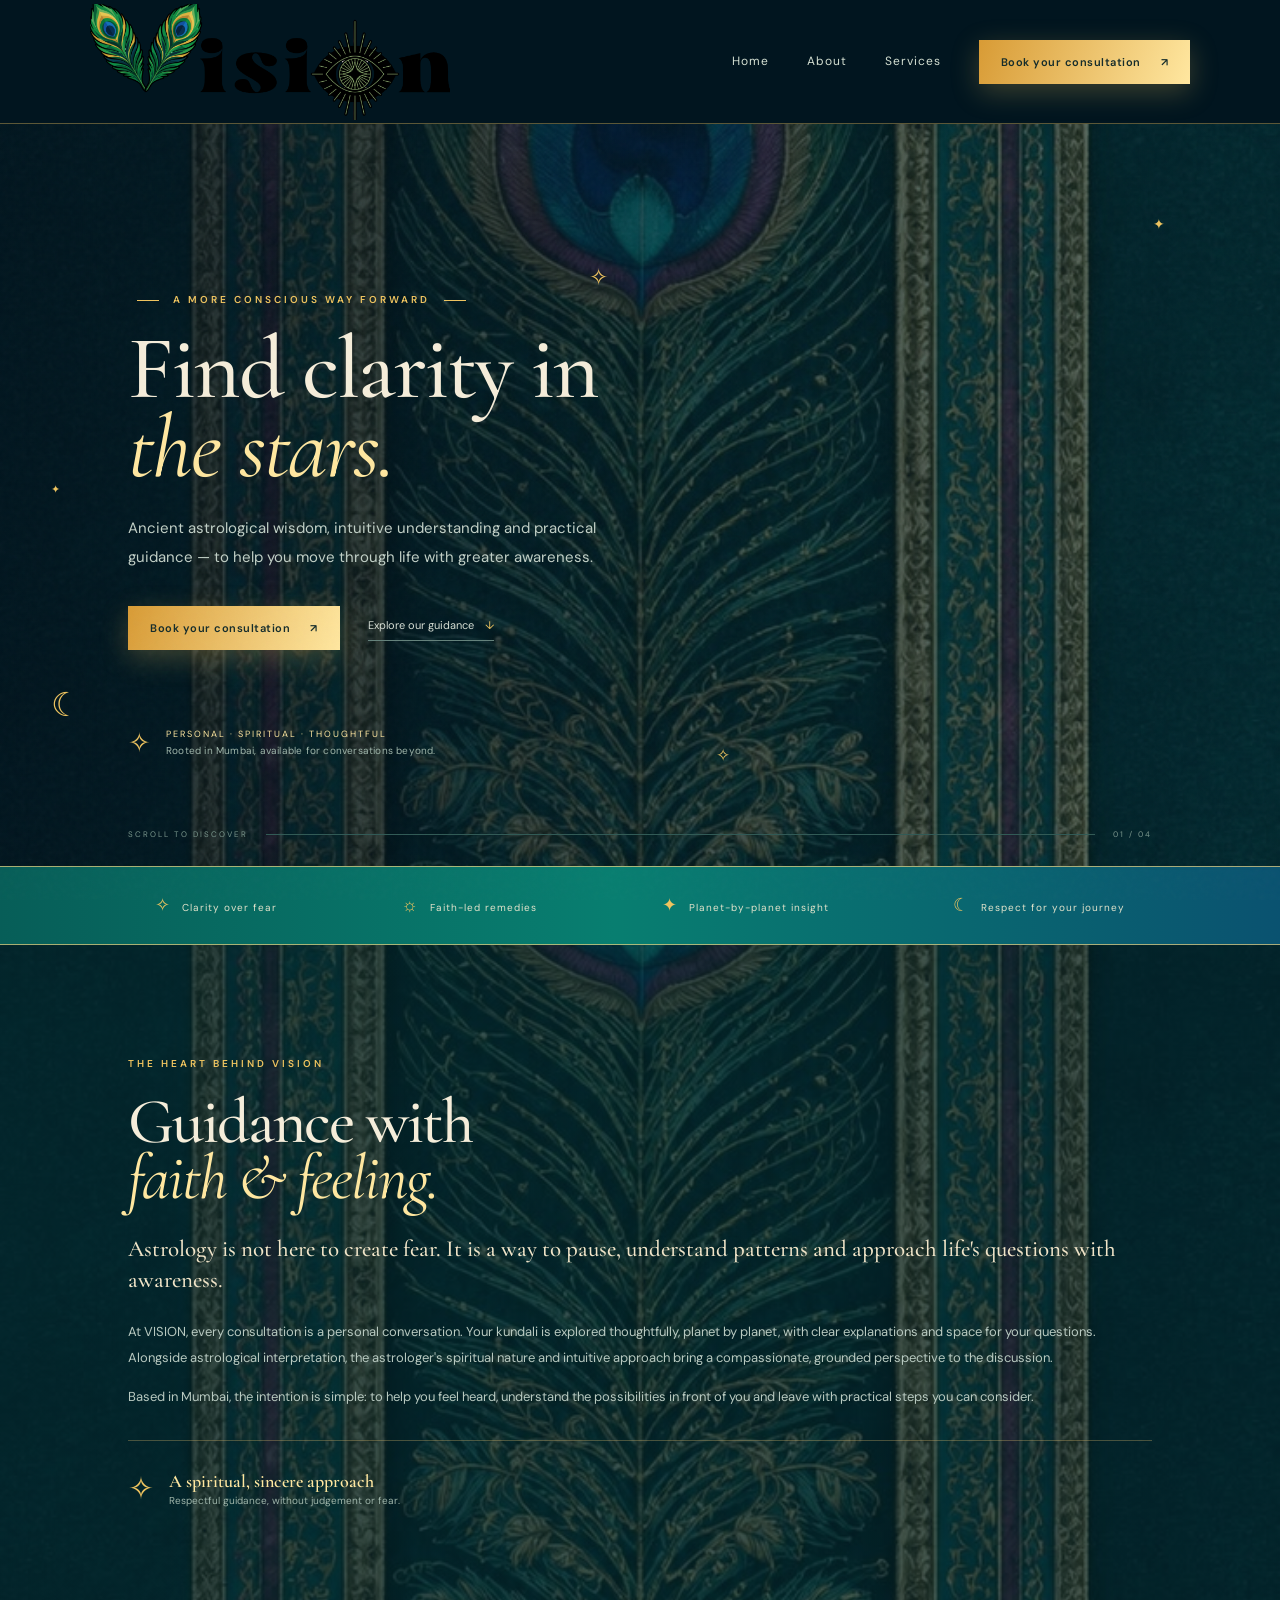
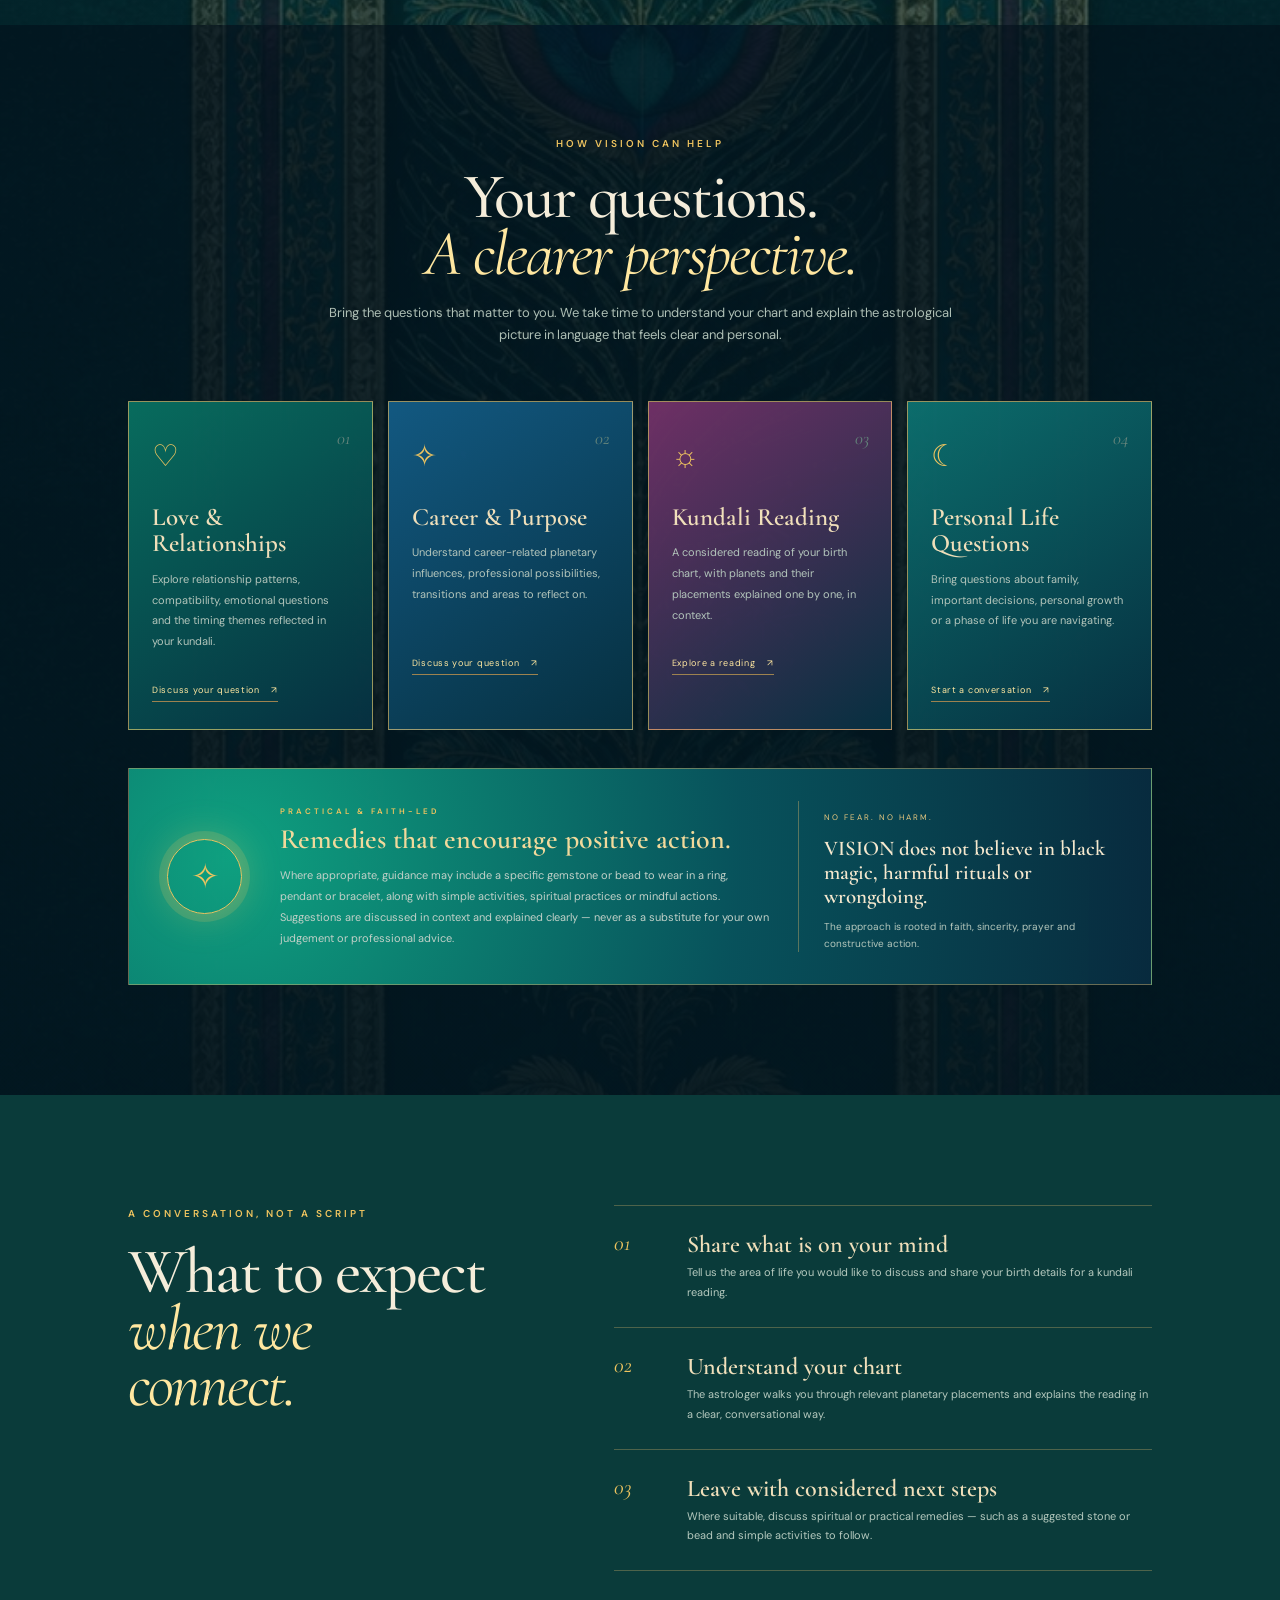
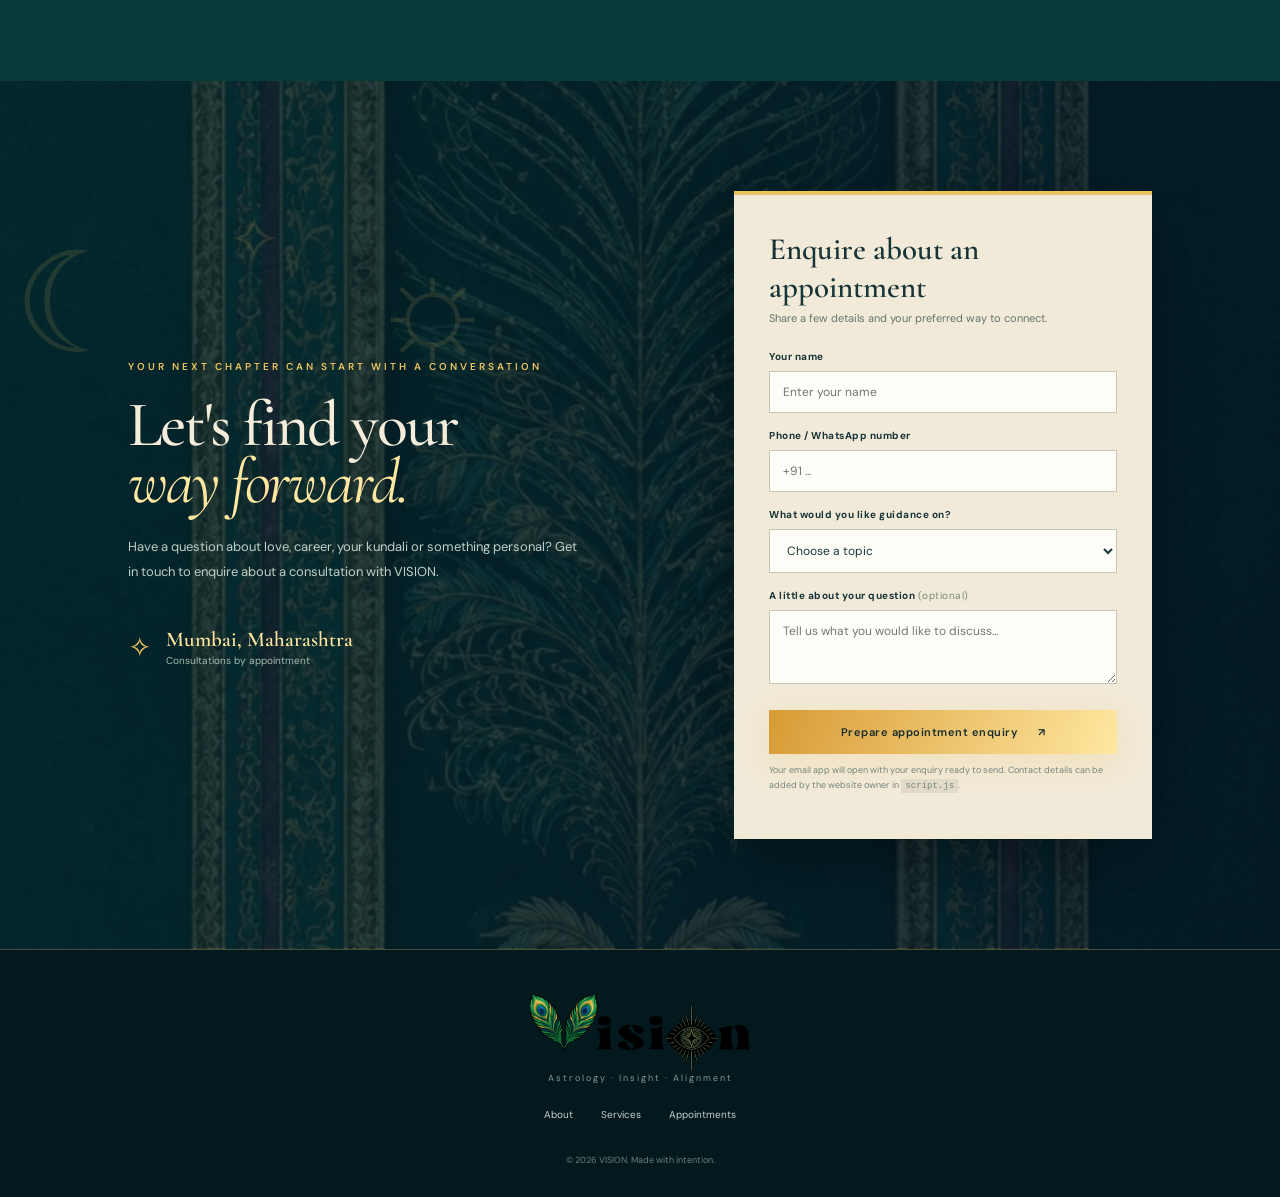
==== index.html @ 3b4b5a2a "Refresh header and footer logo asset reference" ====
<!DOCTYPE html>
<html lang="en">
<head>
  <meta charset="UTF-8">
  <meta name="viewport" content="width=device-width, initial-scale=1.0">
  <meta name="theme-color" content="#062f32">
  <meta name="description" content="VISION — thoughtful Vedic astrology guidance in Mumbai. Kundali readings, planetary insights and practical, faith-led remedies.">
  <title>VISION | Astrology, Insight & Inner Alignment</title>
  <link rel="preconnect" href="https://fonts.googleapis.com">
  <link rel="preconnect" href="https://fonts.gstatic.com" crossorigin>
  <link href="https://fonts.googleapis.com/css2?family=Cormorant+Garamond:wght@400;500;600;700&family=DM+Sans:wght@400;500;600;700&display=swap" rel="stylesheet">
  <link rel="preload" as="image" href="./peacock-art.jpg"><link rel="stylesheet" href="./styles.css?v=vision-assets-3">
</head>
<body>
  <div class="cosmic-grain"></div>
  <header class="site-header">
    <a class="brand" href="#home" aria-label="VISION home">
      <img src="./vision-logo.png?v=white-wordmark-1" alt="VISION brand logo" width="360" height="135" fetchpriority="high">
    </a>
    <button class="menu-toggle" aria-label="Toggle navigation" aria-expanded="false"><span></span><span></span></button>
    <nav class="main-nav" aria-label="Main navigation">
      <a href="#home">Home</a><a href="#about">About</a><a href="#services">Services</a><a href="#contact" class="button button-gold nav-cta">Book your consultation <span>↗</span></a>
    </nav>
  </header>

  <main>
    <section class="hero section" id="home">
      <div class="hero-stars" aria-hidden="true"><i>✧</i><i>✦</i><i>☾</i><i>✧</i><i>✦</i></div>
      <div class="hero-copy">
        <p class="eyebrow"><span></span> A MORE CONSCIOUS WAY FORWARD <span></span></p>
        <h1>Find clarity in<br><em>the stars.</em></h1>
        <p class="hero-lede">Ancient astrological wisdom, intuitive understanding and practical guidance — to help you move through life with greater awareness.</p>
        <div class="hero-actions"><a class="button button-gold" href="#contact">Book your consultation <span>↗</span></a><a class="text-link" href="#services">Explore our guidance <span>↓</span></a></div>
        <div class="hero-note"><span class="note-icon">✧</span><span>PERSONAL · SPIRITUAL · THOUGHTFUL<br><small>Rooted in Mumbai, available for conversations beyond.</small></span></div>
      </div>
      <div class="hero-bottom"><span>SCROLL TO DISCOVER</span><span class="line"></span><span>01 / 04</span></div>
    </section>

    <section class="belief-strip">
      <div>✧ <span>Clarity over fear</span></div><div>☼ <span>Faith-led remedies</span></div><div>✦ <span>Planet-by-planet insight</span></div><div>☾ <span>Respect for your journey</span></div>
    </section>

    <section class="about section" id="about">
      <div class="about-copy">
        <p class="eyebrow">THE HEART BEHIND VISION</p>
        <h2>Guidance with<br><em>faith & feeling.</em></h2>
        <p class="lead">Astrology is not here to create fear. It is a way to pause, understand patterns and approach life's questions with awareness.</p>
        <p>At VISION, every consultation is a personal conversation. Your kundali is explored thoughtfully, planet by planet, with clear explanations and space for your questions. Alongside astrological interpretation, the astrologer's spiritual nature and intuitive approach bring a compassionate, grounded perspective to the discussion.</p>
        <p>Based in Mumbai, the intention is simple: to help you feel heard, understand the possibilities in front of you and leave with practical steps you can consider.</p>
        <div class="signature"><span>✧</span><div><b>A spiritual, sincere approach</b><small>Respectful guidance, without judgement or fear.</small></div></div>
      </div>
    </section>

    <section class="services section" id="services">
      <div class="section-heading">
        <p class="eyebrow">HOW VISION CAN HELP</p>
        <h2>Your questions.<br><em>A clearer perspective.</em></h2>
        <p>Bring the questions that matter to you. We take time to understand your chart and explain the astrological picture in language that feels clear and personal.</p>
      </div>
      <div class="service-grid">
        <article class="service-card"><span class="service-symbol">♡</span><span class="service-number">01</span><h3>Love & Relationships</h3><p>Explore relationship patterns, compatibility, emotional questions and the timing themes reflected in your kundali.</p><a href="#contact">Discuss your question <span>↗</span></a></article>
        <article class="service-card"><span class="service-symbol">✧</span><span class="service-number">02</span><h3>Career & Purpose</h3><p>Understand career-related planetary influences, professional possibilities, transitions and areas to reflect on.</p><a href="#contact">Discuss your question <span>↗</span></a></article>
        <article class="service-card"><span class="service-symbol">☼</span><span class="service-number">03</span><h3>Kundali Reading</h3><p>A considered reading of your birth chart, with planets and their placements explained one by one, in context.</p><a href="#contact">Explore a reading <span>↗</span></a></article>
        <article class="service-card"><span class="service-symbol">☾</span><span class="service-number">04</span><h3>Personal Life Questions</h3><p>Bring questions about family, important decisions, personal growth or a phase of life you are navigating.</p><a href="#contact">Start a conversation <span>↗</span></a></article>
      </div>
      <div class="remedy-panel">
        <div class="remedy-orb">✧</div>
        <div><p class="eyebrow">PRACTICAL & FAITH-LED</p><h3>Remedies that encourage positive action.</h3><p>Where appropriate, guidance may include a specific gemstone or bead to wear in a ring, pendant or bracelet, along with simple activities, spiritual practices or mindful actions. Suggestions are discussed in context and explained clearly — never as a substitute for your own judgement or professional advice.</p></div>
        <div class="remedy-side"><span>NO FEAR. NO HARM.</span><b>VISION does not believe in black magic, harmful rituals or wrongdoing.</b><small>The approach is rooted in faith, sincerity, prayer and constructive action.</small></div>
      </div>
    </section>

    <section class="process section">
      <div class="process-heading"><p class="eyebrow">A CONVERSATION, NOT A SCRIPT</p><h2>What to expect<br><em>when we connect.</em></h2></div>
      <div class="steps">
        <div class="step"><span>01</span><div><h3>Share what is on your mind</h3><p>Tell us the area of life you would like to discuss and share your birth details for a kundali reading.</p></div></div>
        <div class="step"><span>02</span><div><h3>Understand your chart</h3><p>The astrologer walks you through relevant planetary placements and explains the reading in a clear, conversational way.</p></div></div>
        <div class="step"><span>03</span><div><h3>Leave with considered next steps</h3><p>Where suitable, discuss spiritual or practical remedies — such as a suggested stone or bead and simple activities to follow.</p></div></div>
      </div>
    </section>

    <section class="contact section" id="contact">
      <div class="contact-decoration">☾ <span>✧</span> ☼</div>
      <div class="contact-copy"><p class="eyebrow">YOUR NEXT CHAPTER CAN START WITH A CONVERSATION</p><h2>Let's find your<br><em>way forward.</em></h2><p>Have a question about love, career, your kundali or something personal? Get in touch to enquire about a consultation with VISION.</p><div class="contact-meta"><span>✧</span><div><b>Mumbai, Maharashtra</b><small>Consultations by appointment</small></div></div></div>
      <form class="booking-form" id="booking-form">
        <h3>Enquire about an appointment</h3><p class="form-intro">Share a few details and your preferred way to connect.</p>
        <label for="name">Your name</label><input id="name" name="name" autocomplete="name" placeholder="Enter your name" required>
        <label for="phone">Phone / WhatsApp number</label><input id="phone" name="phone" autocomplete="tel" placeholder="+91 ..." required>
        <label for="topic">What would you like guidance on?</label><select id="topic" name="topic" required><option value="">Choose a topic</option><option>Love & relationships</option><option>Career & purpose</option><option>Kundali reading</option><option>Family & personal matters</option><option>Other question</option></select>
        <label for="message">A little about your question <span>(optional)</span></label><textarea id="message" name="message" rows="3" placeholder="Tell us what you would like to discuss..."></textarea>
        <button class="button button-gold submit-button" type="submit">Prepare appointment enquiry <span>↗</span></button>
        <p class="form-footnote">Your email app will open with your enquiry ready to send. Contact details can be added by the website owner in <code>script.js</code>.</p>
        <p class="form-status" id="form-status" role="status" aria-live="polite"></p>
      </form>
    </section>
  </main>

  <footer class="site-footer"><a class="footer-brand" href="#home" aria-label="VISION home"><img src="./vision-logo.png?v=white-wordmark-1" alt="VISION brand logo" loading="eager"></a><p>Astrology · Insight · Alignment</p><div><a href="#about">About</a><a href="#services">Services</a><a href="#contact">Appointments</a></div><small>© <span id="year"></span> VISION. Made with intention.</small></footer>
  <script src="./script.js?v=vision-assets-3"></script>
</body>
</html>
---- styles.css ----
:root{--night:#031923;--deep:#063b40;--teal:#08b9ad;--jade:#25d18c;--blue:#2587e8;--gold:#efc45f;--gold-light:#ffe7a0;--magenta:#dc55b1;--cream:#f5edda;--muted:#b8c8bd;--serif:"Cormorant Garamond",Georgia,serif;--sans:"DM Sans",Arial,sans-serif}
*{box-sizing:border-box}html{scroll-behavior:smooth;scroll-padding-top:90px}body{margin:0;background:var(--night);color:var(--cream);font-family:var(--sans);line-height:1.7;overflow-x:hidden}a{color:inherit;text-decoration:none}.cosmic-grain{position:fixed;inset:0;pointer-events:none;z-index:10;opacity:.08;background-image:url("data:image/svg+xml,%3Csvg viewBox='0 0 180 180' xmlns='http://www.w3.org/2000/svg'%3E%3Cfilter id='n'%3E%3CfeTurbulence type='fractalNoise' baseFrequency='.9' numOctaves='3' stitchTiles='stitch'/%3E%3C/filter%3E%3Crect width='100%25' height='100%25' filter='url(%23n)' opacity='.3'/%3E%3C/svg%3E")}
.site-header{height:92px;padding:0 7vw;display:flex;align-items:center;justify-content:space-between;position:sticky;top:0;z-index:20;background:rgba(4,31,37,.9);backdrop-filter:blur(18px);border-bottom:1px solid rgba(214,179,106,.2)}.brand{display:flex;align-items:center;gap:12px}.brand img{width:75px;height:58px;object-fit:contain}.brand>span{font:600 27px var(--serif);letter-spacing:5px;color:var(--gold-light);line-height:1}.brand small{display:block;font:8px var(--sans);letter-spacing:1.6px;color:#b5c7b5;margin-top:7px}.main-nav{display:flex;align-items:center;gap:38px;font-size:12px;letter-spacing:1px;color:#d4dfd2}.main-nav a{transition:color .2s}.main-nav a:hover{color:var(--gold-light)}.main-nav .nav-cta{border:1px solid var(--gold);padding:11px 17px;color:var(--gold-light)}.nav-cta span{margin-left:12px}.menu-toggle{display:none;background:none;border:0;color:var(--gold)}
.section{padding:110px 10vw;position:relative}.hero{min-height:690px;display:grid;grid-template-columns:1.05fr .95fr;align-items:center;gap:6vw;padding-top:90px;padding-bottom:100px;background:radial-gradient(ellipse at 75% 48%,rgba(8,124,120,.22),transparent 45%),linear-gradient(110deg,#041f25,#062d32 65%,#05272c)}.hero-copy{max-width:610px;z-index:1}.eyebrow{font-size:10px;letter-spacing:3px;color:var(--gold);font-weight:600;margin:0 0 22px}.eyebrow span{display:inline-block;width:22px;height:1px;background:var(--gold);vertical-align:middle;margin:0 9px}.hero h1,.section h2{font:500 clamp(58px,7vw,100px)/.88 var(--serif);letter-spacing:-2px;margin:0 0 27px}.hero h1 em,.section h2 em{font-weight:400;color:var(--gold-light)}.hero-lede{font-size:15px;color:#c2d0c7;max-width:480px;line-height:1.9}.hero-actions{display:flex;align-items:center;gap:28px;margin-top:35px}.button{display:inline-flex;justify-content:center;align-items:center;gap:20px;padding:15px 22px;border:0;font:600 11px var(--sans);letter-spacing:.5px;cursor:pointer;transition:transform .2s,filter .2s}.button:hover{transform:translateY(-3px);filter:brightness(1.08)}.button-gold{background:linear-gradient(110deg,#c59a4c,#efd89a);color:#152c2b;box-shadow:0 8px 25px #0003}.text-link{font-size:11px;color:#d7dfd5;border-bottom:1px solid #64827b;padding:0 0 5px}.text-link span{color:var(--gold);margin-left:8px}.hero-note{display:flex;align-items:center;gap:13px;margin-top:70px;font-size:9px;letter-spacing:2px;color:var(--gold-light)}.hero-note small{font-size:10px;letter-spacing:.2px;color:#9fb5aa}.note-icon{font-size:27px;color:var(--gold)}.hero-art{height:535px;position:relative;display:flex;align-items:center;justify-content:center}.art-frame{height:100%;width:min(100%,390px);padding:12px;border:1px solid rgba(214,179,106,.75);position:relative;background:#06383a;box-shadow:0 20px 70px #0008}.art-inner{height:100%;background:linear-gradient(#062f32a8,#062f32a8),url("./peacock-art.jpg") center 42%/cover;border:1px solid rgba(214,179,106,.35)}.art-caption{position:absolute;bottom:28px;left:30px;right:30px;background:linear-gradient(90deg,#05272deF,#05272d99);padding:17px 20px;border-left:2px solid var(--gold)}.art-caption span{font-size:8px;letter-spacing:2px;color:var(--gold)}.art-caption b{display:block;font:500 22px/1.1 var(--serif);margin-top:5px}.orbit{position:absolute;border:1px solid rgba(214,179,106,.28);border-radius:50%;width:480px;height:480px;pointer-events:none}.orbit-two{width:535px;height:535px;border-style:dashed;opacity:.4}.moon{position:absolute;right:2%;top:6%;font-size:52px;color:var(--gold);text-shadow:0 0 25px #d6b36a66}.hero-stars i{position:absolute;color:var(--gold);font-style:normal}.hero-stars i:nth-child(1){top:18%;left:46%;font-size:23px}.hero-stars i:nth-child(2){top:12%;right:9%;font-size:14px}.hero-stars i:nth-child(3){bottom:18%;left:4%;font-size:33px}.hero-stars i:nth-child(4){bottom:13%;right:43%;font-size:17px}.hero-stars i:nth-child(5){top:48%;left:4%;font-size:11px}.hero-bottom{position:absolute;bottom:25px;left:10vw;right:10vw;display:flex;gap:18px;align-items:center;color:#78958b;font-size:8px;letter-spacing:2px}.hero-bottom .line{height:1px;background:#315a55;flex:1}
.belief-strip{padding:23px 8vw;background:#0a4442;border-top:1px solid #b48e4a55;border-bottom:1px solid #b48e4a55;display:flex;justify-content:space-around;gap:20px;flex-wrap:wrap;color:var(--gold);font-size:18px}.belief-strip span{font:10px var(--sans);letter-spacing:1px;color:#e2e3cb;margin-left:7px}
.about{display:grid;grid-template-columns:.9fr 1.1fr;gap:10vw;align-items:center;background:linear-gradient(120deg,#05272c,#06383a)}.about-visual{height:560px;position:relative}.about-image{height:100%;background:linear-gradient(0deg,#05272c44,#05272c22),url("./peacock-art.jpg") center/cover;border:1px solid var(--gold);outline:1px solid #b48e4a66;outline-offset:9px}.image-stamp{position:absolute;right:-45px;bottom:35px;background:#a94383;border:1px solid var(--gold);width:135px;height:135px;border-radius:50%;display:flex;flex-direction:column;align-items:center;justify-content:center;text-align:center;box-shadow:0 10px 30px #0008}.image-stamp span{font-size:23px;color:#f6d99a}.image-stamp b{font:600 24px var(--serif)}.image-stamp small{font-size:9px}.about-copy h2,.section-heading h2,.process h2,.contact h2{font-size:clamp(48px,5vw,72px)}.about-copy p:not(.eyebrow){font-size:13px;color:#b8c9c0;line-height:2}.about-copy .lead{font:500 23px/1.35 var(--serif)!important;color:#f0e4c8!important}.signature{display:flex;align-items:center;gap:15px;border-top:1px solid #d6b36a55;padding-top:22px;margin-top:30px}.signature>span{font-size:31px;color:var(--gold)}.signature b,.signature small{display:block}.signature b{font:600 18px var(--serif);color:var(--gold-light)}.signature small{font-size:10px;color:#9fb5aa}
.services{background:#041f25}.section-heading{text-align:center;max-width:650px;margin:0 auto 55px}.section-heading .eyebrow{margin-bottom:17px}.section-heading h2{margin-bottom:20px}.section-heading>p:last-child{font-size:13px;color:#aebfb5}.service-grid{display:grid;grid-template-columns:repeat(4,1fr);gap:15px}.service-card{position:relative;min-height:300px;padding:28px 23px;background:linear-gradient(145deg,#0a3c3c,#062a30);border:1px solid #c39d5a55;transition:transform .25s,border-color .25s}.service-card:hover{transform:translateY(-7px);border-color:var(--gold)}.service-symbol{font-size:30px;color:var(--gold)}.service-number{position:absolute;right:22px;top:25px;font:italic 18px var(--serif);color:#64847b}.service-card h3{font:600 25px/1.05 var(--serif);margin:23px 0 12px;color:#f0dfba}.service-card p{font-size:11px;color:#b3c5bb;line-height:1.9;min-height:94px}.service-card a{font-size:9px;letter-spacing:.7px;color:var(--gold-light);border-bottom:1px solid #9d824f;padding-bottom:5px}.service-card a span{margin-left:9px}.remedy-panel{margin-top:38px;padding:32px 38px;display:grid;grid-template-columns:85px 1.4fr .9fr;gap:28px;align-items:center;border:1px solid #d6b36a77;background:radial-gradient(circle at 10% 40%,#0d635a,#07353a 55%,#092b32)}.remedy-orb{width:75px;height:75px;border-radius:50%;display:grid;place-items:center;font-size:34px;color:var(--gold);border:1px solid var(--gold);box-shadow:0 0 0 8px #d6b36a12,0 0 40px #d6b36a22}.remedy-panel .eyebrow{margin-bottom:7px;font-size:8px}.remedy-panel h3{font:600 28px/1.05 var(--serif);margin:0 0 10px;color:#f1d99b}.remedy-panel p:not(.eyebrow){font-size:11px;line-height:1.9;color:#c2d1c8;margin:0}.remedy-side{padding-left:25px;border-left:1px solid #d6b36a66}.remedy-side span{font-size:8px;letter-spacing:2px;color:#e7c87f}.remedy-side b,.remedy-side small{display:block}.remedy-side b{font:600 21px/1.15 var(--serif);margin:9px 0;color:#f5e8ce}.remedy-side small{font-size:10px;color:#b4c7bc;line-height:1.7}
.process{display:grid;grid-template-columns:.8fr 1.2fr;gap:10vw;background:#0a3b3a}.process h2{margin:0}.steps{border-top:1px solid #d6b36a55}.step{display:grid;grid-template-columns:55px 1fr;gap:18px;padding:24px 0;border-bottom:1px solid #d6b36a55}.step>span{font:italic 22px var(--serif);color:var(--gold)}.step h3{font:600 24px var(--serif);margin:0 0 4px;color:#f0dfba}.step p{font-size:11px;color:#b5c9be;margin:0;line-height:1.8}
.contact{display:grid;grid-template-columns:1fr .85fr;gap:9vw;align-items:center;background:radial-gradient(ellipse at 15% 55%,#0c5b51 0,transparent 55%),#05272c;overflow:hidden}.contact-copy{position:relative;z-index:1}.contact-copy h2{margin-bottom:25px}.contact-copy>p:not(.eyebrow){max-width:460px;font-size:13px;color:#bfd0c5;line-height:1.9}.contact-decoration{position:absolute;left:1%;top:12%;font-size:140px;color:#d6b36a18;letter-spacing:30px;white-space:nowrap}.contact-decoration span{font-size:65px;vertical-align:top}.contact-meta{display:flex;gap:15px;align-items:center;margin-top:40px}.contact-meta>span{font-size:28px;color:var(--gold)}.contact-meta b,.contact-meta small{display:block}.contact-meta b{font:600 21px var(--serif);color:var(--gold-light)}.contact-meta small{font-size:10px;color:#a8bcb1}.booking-form{position:relative;z-index:1;padding:35px;background:#f2ead8;color:#173438;box-shadow:0 20px 60px #0005;border-top:4px solid var(--gold)}.booking-form h3{font:600 31px var(--serif);margin:0}.form-intro{font-size:11px;color:#62756d;margin:3px 0 20px}.booking-form label{display:block;font-size:10px;font-weight:700;letter-spacing:.5px;margin:14px 0 6px}.booking-form label span{font-weight:400;color:#77877d}.booking-form input,.booking-form select,.booking-form textarea{width:100%;border:1px solid #c9c5b5;background:#fffdf7;padding:12px 13px;font:12px var(--sans);color:#18383a;border-radius:0;outline:none}.booking-form input:focus,.booking-form select:focus,.booking-form textarea:focus{border-color:#0b8178;box-shadow:0 0 0 2px #0b817822}.booking-form textarea{resize:vertical}.submit-button{width:100%;margin-top:18px}.form-footnote{font-size:9px;line-height:1.6;color:#75847b}.form-footnote code{background:#e1dac8;padding:2px 4px}.form-status{font-size:11px;color:#12665b}
.site-footer{padding:45px 8vw 30px;text-align:center;background:#03191e;border-top:1px solid #d6b36a55}.footer-brand{font:600 31px var(--serif);letter-spacing:5px;color:var(--gold-light)}.footer-brand span{color:var(--jade)}.site-footer p{font-size:9px;letter-spacing:2px;color:#829b8e;margin:0 0 20px}.site-footer div{display:flex;justify-content:center;gap:28px;font-size:10px;color:#c5d1c6}.site-footer small{display:block;margin-top:30px;font-size:9px;color:#688177}
@media(max-width:1000px){.section{padding:85px 7vw}.hero{padding-left:7vw;padding-right:7vw;gap:3vw}.hero-art{height:460px}.service-grid{grid-template-columns:repeat(2,1fr)}.about{gap:7vw}.about-visual{height:480px}.remedy-panel{grid-template-columns:65px 1fr}.remedy-side{grid-column:2;border-left:0;border-top:1px solid #d6b36a66;padding:18px 0 0}.hero-bottom{left:7vw;right:7vw}}
@media(max-width:700px){.site-header{height:75px;padding:0 5vw}.brand img{width:58px;height:48px}.brand>span{font-size:22px}.menu-toggle{display:flex;flex-direction:column;gap:6px;padding:10px}.menu-toggle span{width:25px;height:1px;background:var(--gold)}.main-nav{display:none;position:absolute;top:74px;left:0;right:0;padding:22px 6vw 28px;background:#041f25;flex-direction:column;align-items:stretch;gap:18px;border-bottom:1px solid #d6b36a66}.main-nav.open{display:flex}.main-nav .nav-cta{text-align:center}.section{padding:75px 7vw}.hero{display:flex;flex-direction:column;align-items:stretch;padding-top:75px;gap:55px}.hero h1{font-size:66px}.hero-art{height:440px;width:100%}.art-frame{width:75%}.orbit{width:390px;height:390px}.orbit-two{width:430px;height:430px}.hero-note{margin-top:45px}.hero-bottom{left:7vw;right:7vw}.belief-strip{padding:22px 7vw;justify-content:flex-start;gap:15px 28px}.belief-strip div{width:calc(50% - 14px)}.belief-strip span{font-size:9px}.about,.process,.contact{grid-template-columns:1fr;gap:55px}.about-visual{height:440px;width:85%;margin:auto}.image-stamp{right:-40px;width:115px;height:115px}.about-copy h2,.section-heading h2,.process h2,.contact h2{font-size:57px}.service-grid{grid-template-columns:1fr}.service-card{min-height:0}.service-card p{min-height:0}.remedy-panel{grid-template-columns:1fr;padding:28px}.remedy-side{grid-column:auto}.process{gap:35px}.contact{gap:45px}.booking-form{padding:27px 22px}.contact-decoration{font-size:85px;top:4%}.hero-actions{flex-wrap:wrap;gap:18px}.site-footer div{gap:18px}}
@media(prefers-reduced-motion:reduce){html{scroll-behavior:auto}*,*::before,*::after{transition:none!important}}


/* VISION jewel-tone refresh — artwork files are beside index.html in repository root. */
.site-header{background:rgba(2,22,31,.94);border-bottom-color:rgba(239,196,95,.38)}
.brand{width:225px;height:76px;gap:0;flex:0 0 auto}.brand img{width:100%;height:100%;object-fit:contain;object-position:left center}
.hero{background-image:linear-gradient(90deg,rgba(2,20,29,.91) 0%,rgba(3,44,48,.78) 48%,rgba(3,38,48,.62) 100%),url("./peacock-art.jpg");background-size:cover;background-position:center 43%}
.hero-art .art-frame{background:#063b40;border-color:rgba(255,218,128,.95);box-shadow:0 24px 85px rgba(0,0,0,.55),0 0 45px rgba(11,191,164,.14)}
.art-inner{background-image:linear-gradient(180deg,rgba(3,31,37,.16),rgba(3,31,37,.20)),url("./peacock-art.jpg");background-size:cover;background-position:center 42%}
.about{background-image:linear-gradient(110deg,rgba(3,37,42,.88),rgba(3,37,42,.76)),url("./peacock-art.jpg");background-size:cover;background-position:center 48%}
.about-image{background-image:linear-gradient(0deg,rgba(2,28,33,.10),rgba(2,28,33,.04)),url("./peacock-art.jpg");background-size:cover;background-position:center 50%}
.services{background-image:linear-gradient(180deg,rgba(2,22,31,.91),rgba(2,22,31,.95)),url("./peacock-art.jpg");background-size:cover;background-position:center 56%}
.contact{background-image:linear-gradient(100deg,rgba(3,39,43,.82),rgba(3,25,37,.88)),url("./peacock-art.jpg");background-size:cover;background-position:center 62%}
.belief-strip{background:linear-gradient(90deg,#075e58,#087e70 48%,#0a5270);border-color:rgba(255,218,128,.65)}
.service-card{background:linear-gradient(145deg,rgba(8,111,96,.96),rgba(6,48,65,.97));border-color:rgba(255,205,105,.58)}
.service-card:nth-child(2){background:linear-gradient(145deg,rgba(19,91,133,.96),rgba(6,48,65,.97))}
.service-card:nth-child(3){background:linear-gradient(145deg,rgba(117,49,105,.94),rgba(6,48,65,.97))}
.service-card:nth-child(4){background:linear-gradient(145deg,rgba(12,112,111,.96),rgba(6,48,65,.97))}
.service-card:hover{box-shadow:0 18px 38px rgba(0,0,0,.28),0 0 24px rgba(28,205,167,.12)}
.image-stamp{background:linear-gradient(145deg,#c44498,#7d347f);box-shadow:0 10px 30px #0008,0 0 28px rgba(222,85,177,.25)}
.remedy-panel{background:radial-gradient(circle at 10% 40%,rgba(15,166,132,.96),rgba(8,83,93,.97) 55%,rgba(8,43,62,.98))}
.remedy-orb{box-shadow:0 0 0 8px rgba(239,196,95,.16),0 0 42px rgba(239,196,95,.32)}
.button-gold{background:linear-gradient(110deg,#d89b35,#ffe7a0);box-shadow:0 8px 28px rgba(239,196,95,.25)}
.contact-decoration{color:rgba(239,196,95,.13)}.footer-brand span{color:#24d39a}
.main-nav .nav-cta{border-color:#efc45f;color:#ffe7a0}
@media(max-width:700px){.brand{width:178px;height:62px}.brand img{width:100%;height:100%}.main-nav{background:rgba(2,25,35,.98)}.hero{background-position:55% center}.about,.services,.contact{background-position:center center}}

/* Explicit image elements and GitHub Pages project-site absolute paths */
.brand img{display:block;max-width:100%}
.art-inner{position:relative;overflow:hidden;background:#063b40}
.art-inner .artwork-photo{position:absolute;inset:0;width:100%;height:100%;display:block;object-fit:cover;object-position:center 42%;opacity:1}
.art-inner:after{content:"";position:absolute;inset:0;background:linear-gradient(180deg,rgba(3,31,37,.10),rgba(3,31,37,.18));pointer-events:none}
.about-image{position:relative;overflow:hidden;background:#063b40}
.about-image .artwork-photo{position:absolute;inset:0;width:100%;height:100%;display:block;object-fit:cover;object-position:center 48%;opacity:1}


/* Asset rendering hardening: root-relative-to-page URLs work on GitHub project Pages. */
.brand { display:flex; align-items:center; width:225px; height:76px; flex:0 0 auto; }
.brand img { display:block; width:100%; height:100%; object-fit:contain; object-position:left center; }
.art-inner { position:relative; display:block; width:100%; height:100%; min-height:420px; overflow:hidden; background:#063b40 url("./peacock-art.jpg") center 42% / cover no-repeat; }
.art-inner .artwork-photo { position:absolute; z-index:1; inset:0; display:block; width:100%; height:100%; min-height:100%; object-fit:cover; object-position:center 42%; opacity:1; }
.art-inner:after { z-index:2; }
.about-image { position:relative; display:block; width:100%; height:100%; min-height:440px; overflow:hidden; background:#063b40 url("./peacock-art.jpg") center / cover no-repeat; }
.about-image .artwork-photo { position:absolute; z-index:1; inset:0; display:block; width:100%; height:100%; min-height:100%; object-fit:cover; object-position:center 48%; opacity:1; }
@media(max-width:700px) {
  .brand { width:178px; height:62px; }
  .art-inner { min-height:410px; }
  .about-image { min-height:400px; }
}

/* Final explicit visibility overrides for the uploaded image assets */
.site-header .brand { width:225px!important;height:76px!important;overflow:visible!important; }
.site-header .brand img { display:block!important;width:225px!important;height:76px!important;max-width:100%!important;opacity:1!important;visibility:visible!important; }
.hero-art .art-frame,.hero-art .art-inner,.about-visual,.about-image { overflow:hidden!important; }
.hero-art .art-inner,.about-image { position:relative!important; }
.hero-art .art-inner .artwork-photo,.about-image .artwork-photo { display:block!important;opacity:1!important;visibility:visible!important; }
@media(max-width:700px){.site-header .brand,.site-header .brand img{width:178px!important;height:62px!important}}


/* Layout refinement: larger brand mark and peacock artwork used only as section backgrounds. */
.site-header{height:108px}
.site-header .brand{width:280px!important;height:95px!important}
.site-header .brand img{width:280px!important;height:95px!important;max-width:none!important;object-fit:contain!important;object-position:left center!important}
.hero{grid-template-columns:1fr;min-height:650px;background-image:linear-gradient(90deg,rgba(2,20,29,.88),rgba(3,44,48,.62)),url("./peacock-art.jpg");background-size:cover;background-position:center 43%}
.hero-copy{max-width:680px}
.hero-art,.about-visual{display:none!important}
.about{grid-template-columns:1fr;background-image:linear-gradient(110deg,rgba(3,37,42,.82),rgba(3,37,42,.72)),url("./peacock-art.jpg");background-size:cover;background-position:center 48%}
@media(max-width:700px){
 .site-header{height:84px}
 .site-header .brand{width:210px!important;height:72px!important}
 .site-header .brand img{width:210px!important;height:72px!important}
 .main-nav{top:83px}
 .hero{min-height:600px;background-position:55% center}
 .about{grid-template-columns:1fr}
}


/* Header brand mark: enlarge the artwork and crop its transparent canvas. */
.site-header{height:124px}
.site-header .brand{width:340px!important;height:112px!important;overflow:hidden!important}
.site-header .brand img{width:340px!important;height:112px!important;max-width:none!important;object-fit:cover!important;object-position:center 30%!important}
@media(max-width:700px){
  .site-header{height:96px}
  .site-header .brand{width:260px!important;height:88px!important}
  .site-header .brand img{width:260px!important;height:88px!important;object-position:center 30%!important}
  .main-nav{top:95px}
}


/* Footer uses the brand logo instead of the text wordmark. */
.site-footer .footer-brand{display:inline-flex;align-items:center;justify-content:center;width:220px;height:76px;overflow:hidden}
.site-footer .footer-brand img{display:block;width:100%;height:100%;object-fit:contain;object-position:center;filter:brightness(0) invert(1)}
@media(max-width:700px){.site-footer .footer-brand{width:190px;height:66px}}


/* Correct logo hierarchy: prominent, tightly cropped header mark; compact original footer. */
.site-header .brand{position:relative!important;width:360px!important;height:116px!important;overflow:hidden!important;display:block!important;flex:0 0 auto!important}
.site-header .brand img{position:absolute!important;width:555px!important;height:555px!important;max-width:none!important;left:-42px!important;top:-202px!important;object-fit:fill!important;object-position:center!important}
.site-footer .footer-brand{display:inline!important;width:auto!important;height:auto!important;overflow:visible!important}
.site-footer .footer-brand img{display:none!important}
.site-footer p{display:block!important}
@media(max-width:700px){
 .site-header .brand{width:270px!important;height:90px!important}
 .site-header .brand img{width:420px!important;height:420px!important;left:-32px!important;top:-153px!important}
 .site-footer .footer-brand{width:auto!important;height:auto!important}
}


/* Keep the header consultation CTA visually identical to the hero CTA. */
.main-nav .nav-cta{border:0!important;padding:15px 22px!important;color:#152c2b!important}
.main-nav .nav-cta span{margin-left:0!important}




/* Match the footer logo's visual footprint to the original VISION wordmark. */
.site-footer .footer-brand{display:inline-flex!important;align-items:center;justify-content:center;width:220px!important;height:76px!important;overflow:visible!important;vertical-align:middle}
.site-footer .footer-brand img{display:block!important;width:100%!important;height:100%!important;max-width:100%;object-fit:contain!important;object-position:center!important;filter:none!important}
@media(max-width:700px){.site-footer .footer-brand{width:210px!important;height:72px!important}}


/* Footer logo: crop the square transparent canvas so the VISION wordmark fills its original footer footprint. */
.site-footer .footer-brand{
  position:relative!important;
  display:inline-block!important;
  width:220px!important;
  height:76px!important;
  overflow:hidden!important;
  vertical-align:middle!important;
}
.site-footer .footer-brand img{
  position:absolute!important;
  display:block!important;
  width:220px!important;
  height:220px!important;
  max-width:none!important;
  left:0!important;
  top:-72px!important;
  object-fit:fill!important;
  object-position:center!important;
  opacity:1!important;
  visibility:visible!important;
}
@media(max-width:700px){
  .site-footer .footer-brand{width:210px!important;height:72px!important}
  .site-footer .footer-brand img{width:210px!important;height:210px!important;top:-69px!important}
}


/* Footer logo uses the same proven crop as the visible header logo. */
.site-footer .footer-brand{
  position:relative!important;
  display:inline-block!important;
  width:220px!important;
  height:76px!important;
  overflow:hidden!important;
  vertical-align:middle!important;
}
.site-footer .footer-brand img{
  position:absolute!important;
  display:block!important;
  width:339px!important;
  height:339px!important;
  max-width:none!important;
  left:-26px!important;
  top:-123px!important;
  object-fit:fill!important;
  opacity:1!important;
  visibility:visible!important;
}
@media(max-width:700px){
  .site-footer .footer-brand{width:210px!important;height:72px!important}
  .site-footer .footer-brand img{width:323px!important;height:323px!important;left:-25px!important;top:-117px!important}
}
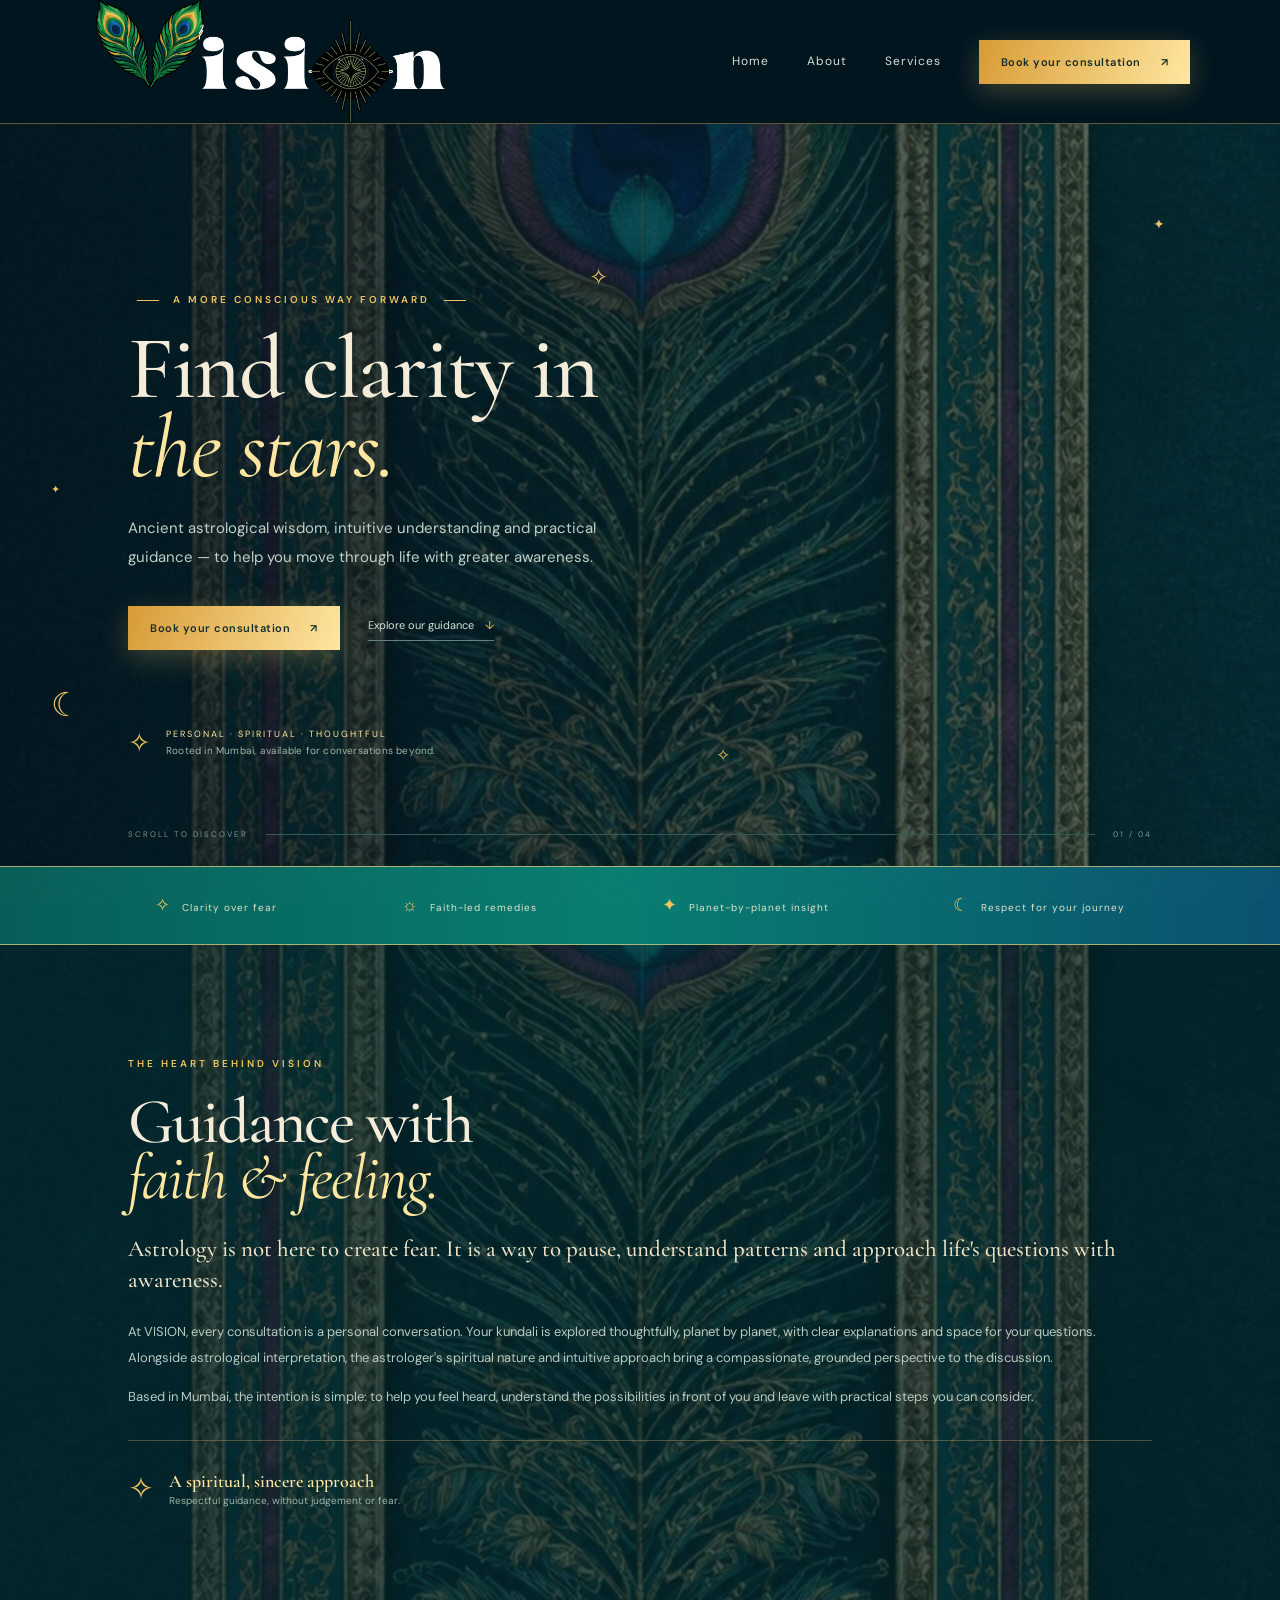
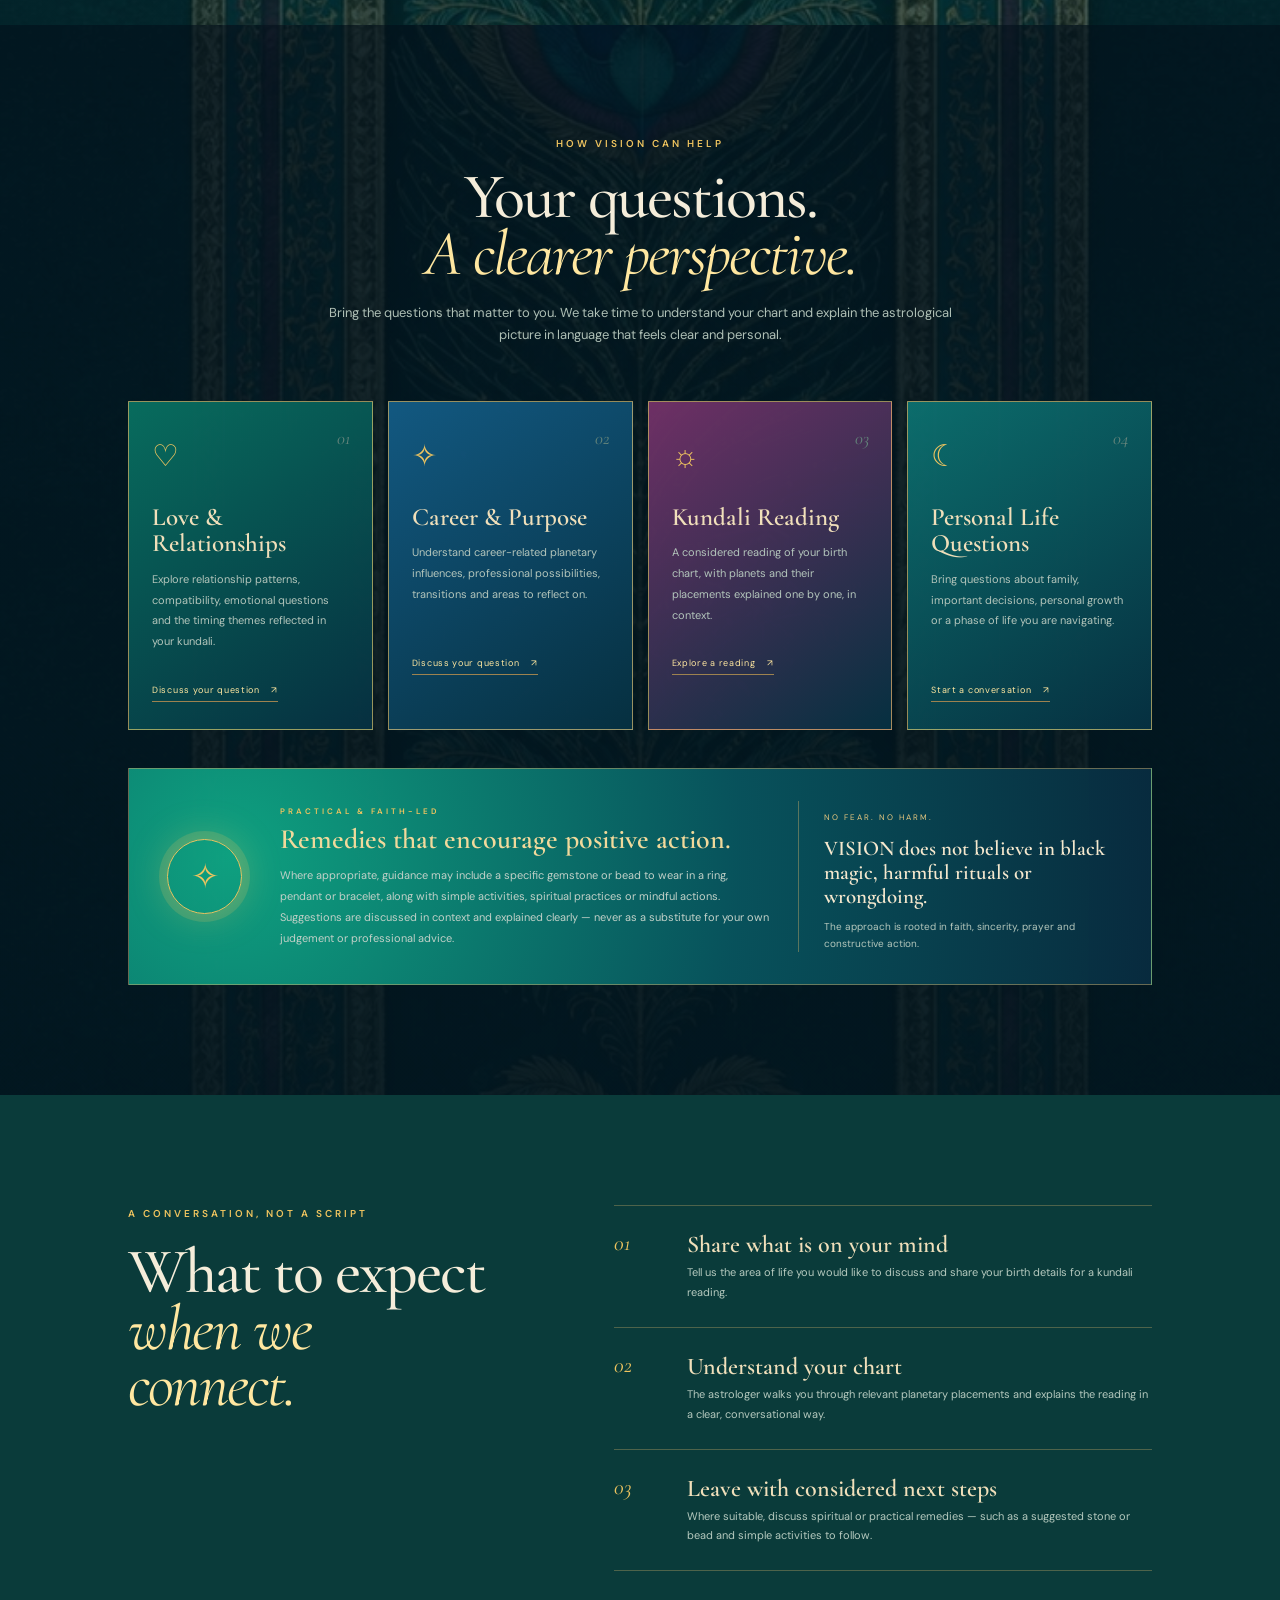
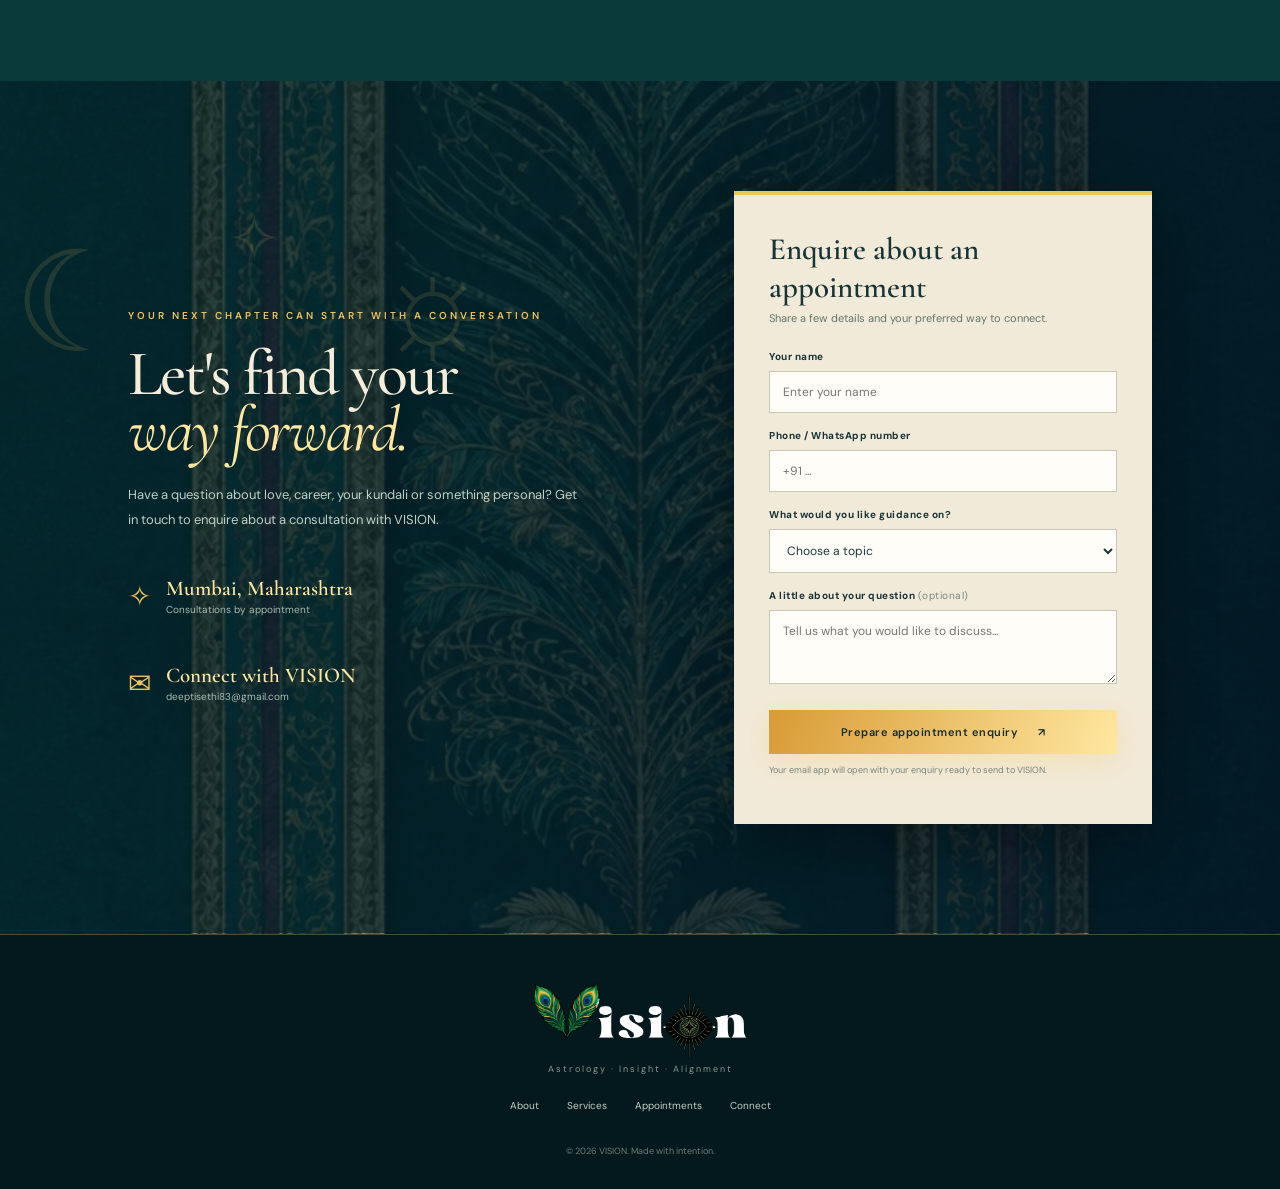
==== commit 2a1d3f02: "Add VISION contact email to contact section and footer" ====
--- a/index.html
+++ b/index.html
@@ -81,7 +81,7 @@
 
     <section class="contact section" id="contact">
       <div class="contact-decoration">☾ <span>✧</span> ☼</div>
-      <div class="contact-copy"><p class="eyebrow">YOUR NEXT CHAPTER CAN START WITH A CONVERSATION</p><h2>Let's find your<br><em>way forward.</em></h2><p>Have a question about love, career, your kundali or something personal? Get in touch to enquire about a consultation with VISION.</p><div class="contact-meta"><span>✧</span><div><b>Mumbai, Maharashtra</b><small>Consultations by appointment</small></div></div></div>
+      <div class="contact-copy"><p class="eyebrow">YOUR NEXT CHAPTER CAN START WITH A CONVERSATION</p><h2>Let's find your<br><em>way forward.</em></h2><p>Have a question about love, career, your kundali or something personal? Get in touch to enquire about a consultation with VISION.</p><div class="contact-meta"><span>✧</span><div><b>Mumbai, Maharashtra</b><small>Consultations by appointment</small></div></div><div class="contact-meta email-contact"><span>✉</span><div><b>Connect with VISION</b><small><a href="mailto:deeptisethi83@gmail.com">deeptisethi83@gmail.com</a></small></div></div></div>
       <form class="booking-form" id="booking-form">
         <h3>Enquire about an appointment</h3><p class="form-intro">Share a few details and your preferred way to connect.</p>
         <label for="name">Your name</label><input id="name" name="name" autocomplete="name" placeholder="Enter your name" required>
@@ -89,13 +89,13 @@
         <label for="topic">What would you like guidance on?</label><select id="topic" name="topic" required><option value="">Choose a topic</option><option>Love & relationships</option><option>Career & purpose</option><option>Kundali reading</option><option>Family & personal matters</option><option>Other question</option></select>
         <label for="message">A little about your question <span>(optional)</span></label><textarea id="message" name="message" rows="3" placeholder="Tell us what you would like to discuss..."></textarea>
         <button class="button button-gold submit-button" type="submit">Prepare appointment enquiry <span>↗</span></button>
-        <p class="form-footnote">Your email app will open with your enquiry ready to send. Contact details can be added by the website owner in <code>script.js</code>.</p>
+        <p class="form-footnote">Your email app will open with your enquiry ready to send to VISION.</p>
         <p class="form-status" id="form-status" role="status" aria-live="polite"></p>
       </form>
     </section>
   </main>
 
-  <footer class="site-footer"><a class="footer-brand" href="#home" aria-label="VISION home"><img src="./vision-logo.png?v=white-wordmark-1" alt="VISION brand logo" loading="eager"></a><p>Astrology · Insight · Alignment</p><div><a href="#about">About</a><a href="#services">Services</a><a href="#contact">Appointments</a></div><small>© <span id="year"></span> VISION. Made with intention.</small></footer>
+  <footer class="site-footer"><a class="footer-brand" href="#home" aria-label="VISION home"><img src="./vision-logo.png?v=white-wordmark-1" alt="VISION brand logo" loading="eager"></a><p>Astrology · Insight · Alignment</p><div><a href="#about">About</a><a href="#services">Services</a><a href="#contact">Appointments</a><a href="mailto:deeptisethi83@gmail.com">Connect</a></div><small>© <span id="year"></span> VISION. Made with intention.</small></footer>
   <script src="./script.js?v=vision-assets-3"></script>
 </body>
 </html>
--- a/styles.css
+++ b/styles.css
@@ -184,3 +184,52 @@
   .site-footer .footer-brand{width:210px!important;height:72px!important}
   .site-footer .footer-brand img{width:323px!important;height:323px!important;left:-25px!important;top:-117px!important}
 }
+
+
+/* Final logo layout: use the newly cropped, wide VISION artwork without square-canvas cropping. */
+.site-header .brand{
+  position:static!important;
+  display:flex!important;
+  align-items:center!important;
+  width:360px!important;
+  height:auto!important;
+  max-height:135px!important;
+  overflow:visible!important;
+  flex:0 0 auto!important;
+}
+.site-header .brand img{
+  position:static!important;
+  display:block!important;
+  width:100%!important;
+  height:auto!important;
+  max-width:100%!important;
+  max-height:135px!important;
+  object-fit:contain!important;
+  object-position:center!important;
+}
+.site-footer .footer-brand{
+  position:static!important;
+  display:inline-flex!important;
+  align-items:center!important;
+  justify-content:center!important;
+  width:220px!important;
+  height:auto!important;
+  max-height:none!important;
+  overflow:visible!important;
+  vertical-align:middle!important;
+}
+.site-footer .footer-brand img{
+  position:static!important;
+  display:block!important;
+  width:100%!important;
+  height:auto!important;
+  max-width:100%!important;
+  max-height:none!important;
+  object-fit:contain!important;
+  object-position:center!important;
+}
+@media(max-width:700px){
+  .site-header .brand{width:250px!important;max-height:94px!important}
+  .site-header .brand img{max-height:94px!important}
+  .site-footer .footer-brand{width:210px!important}
+}
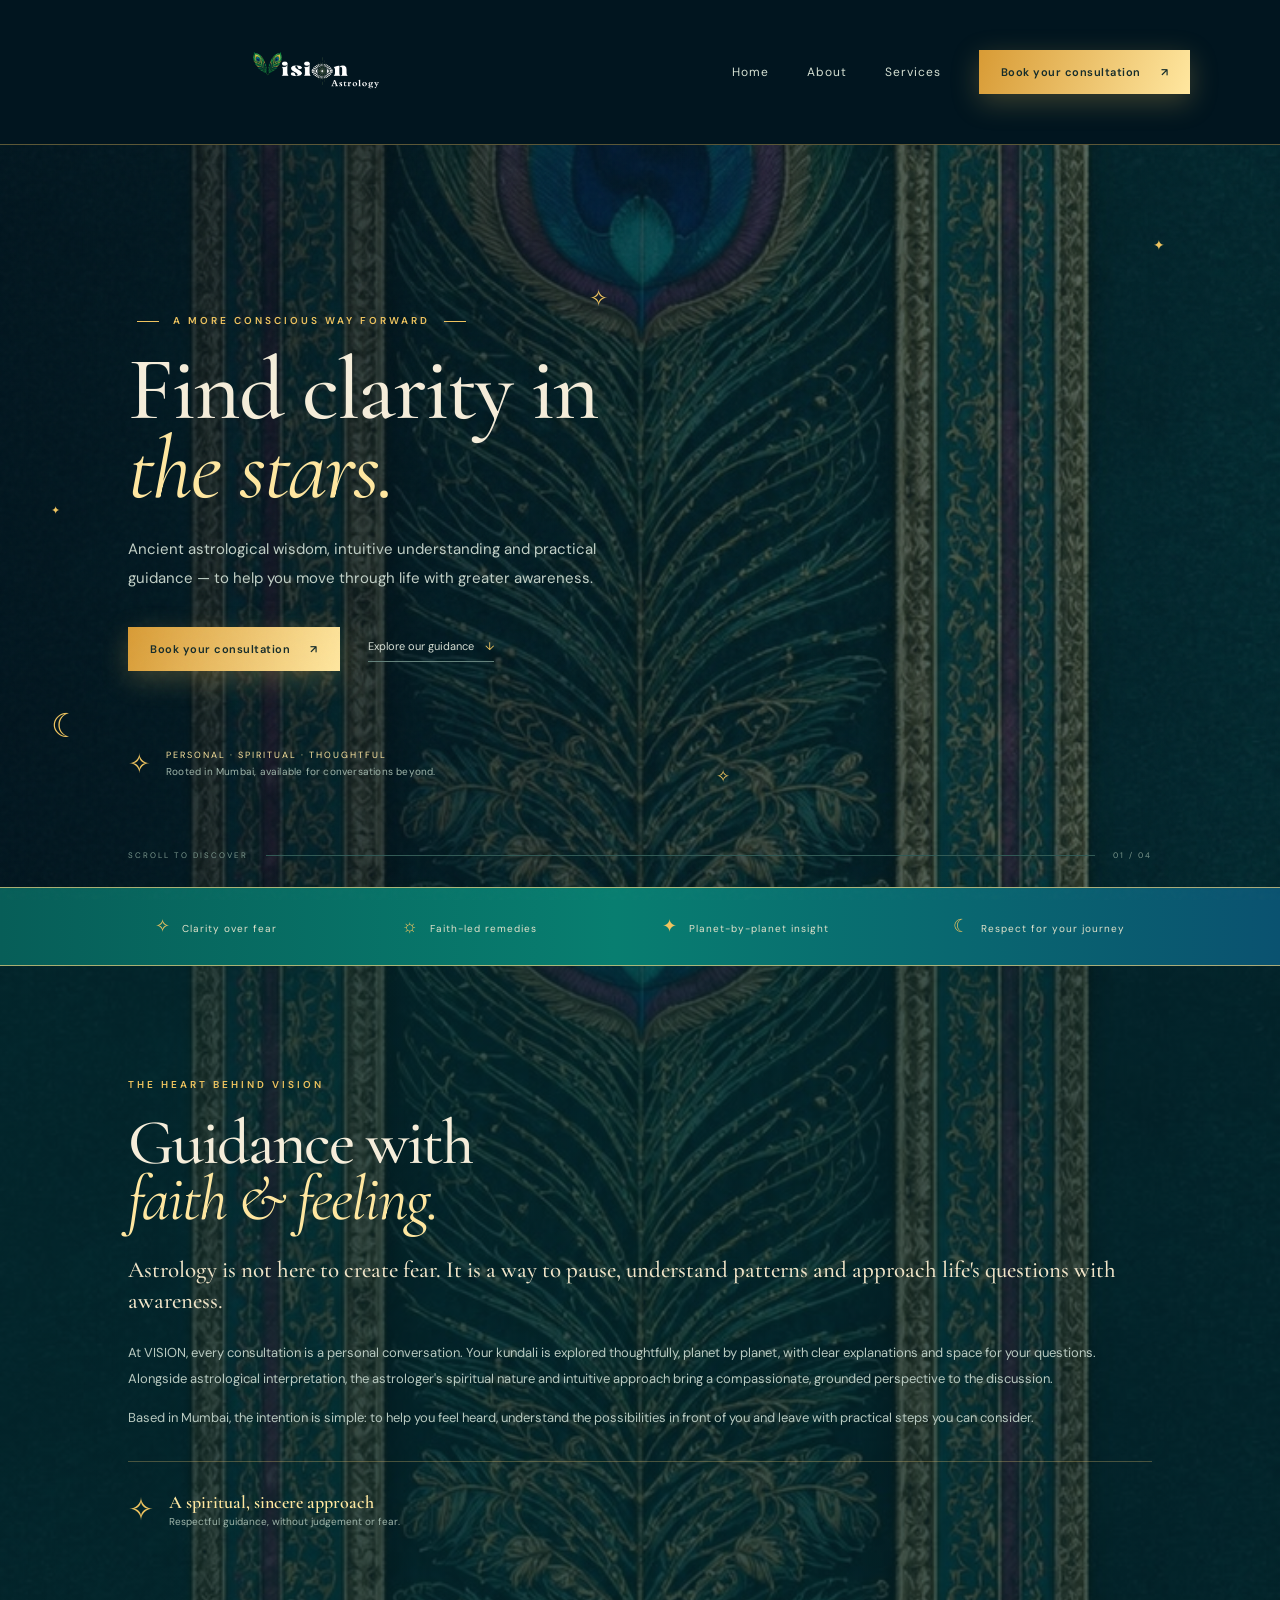
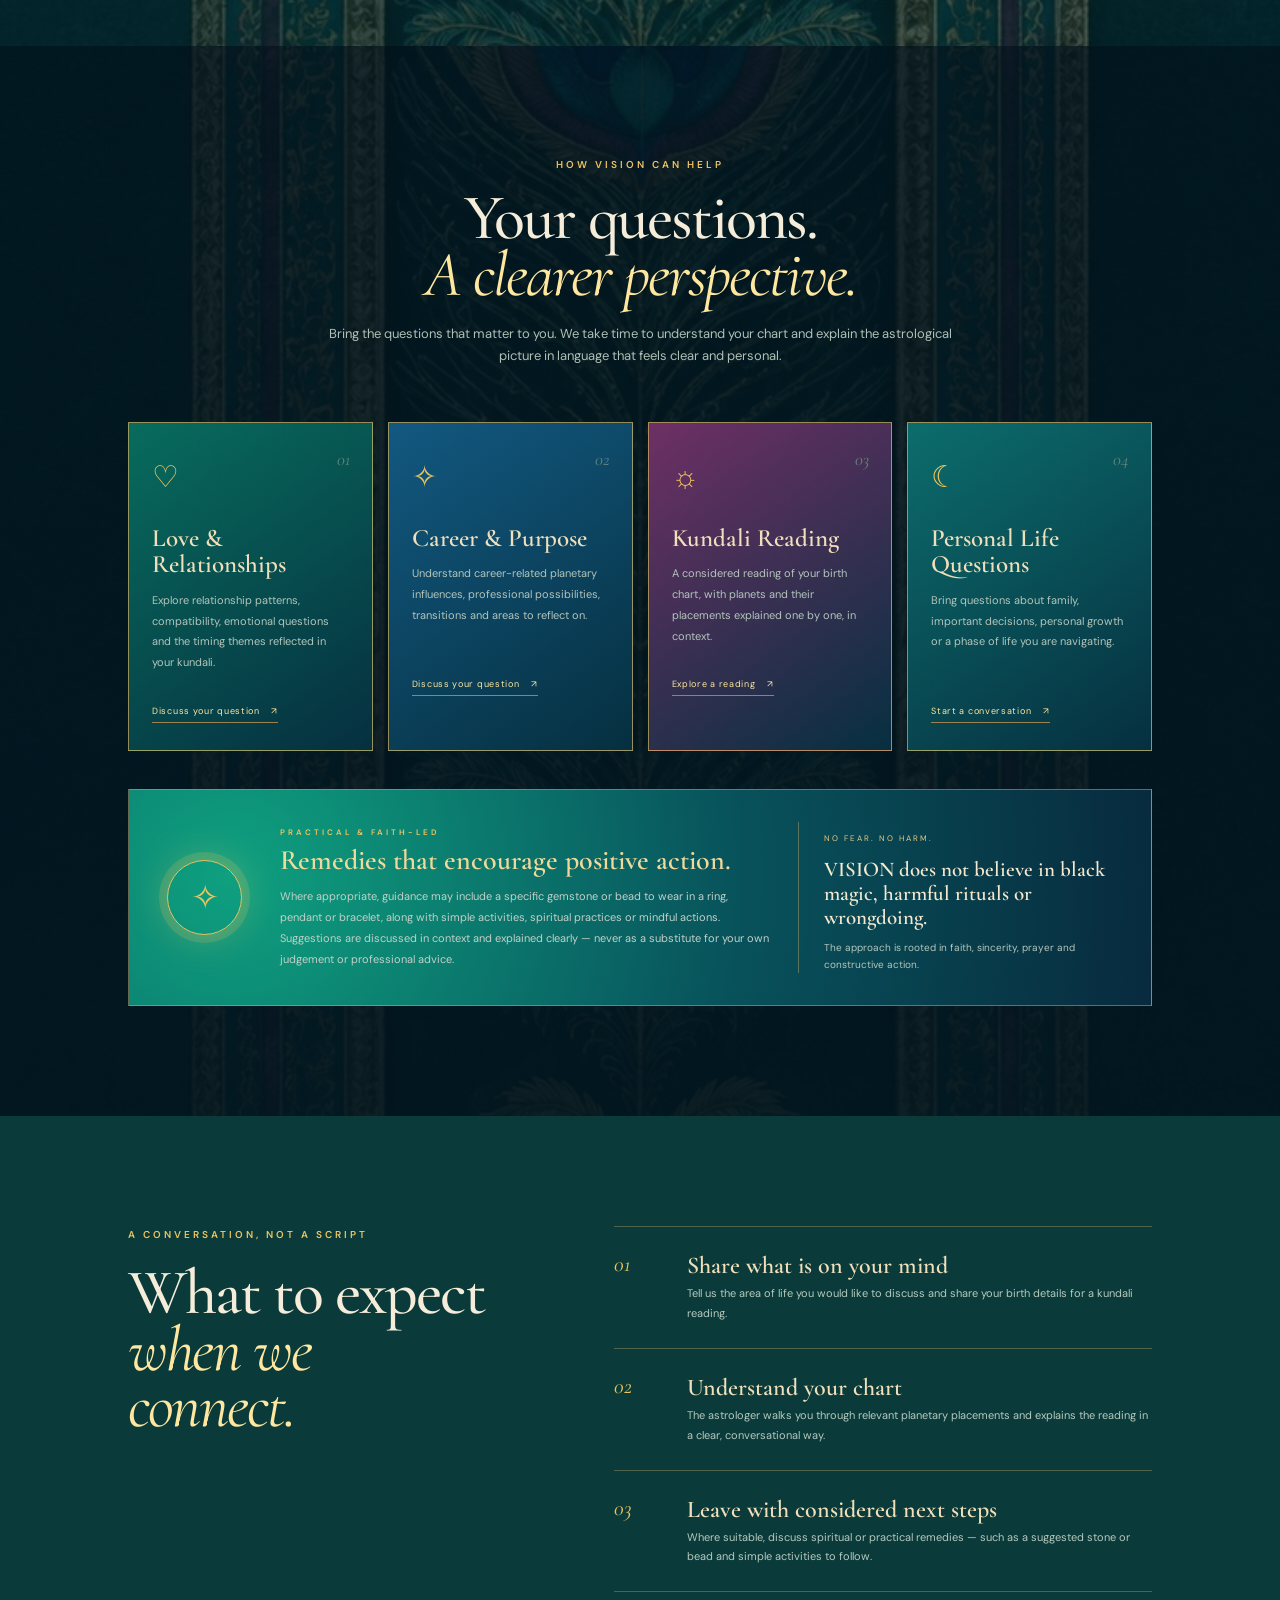
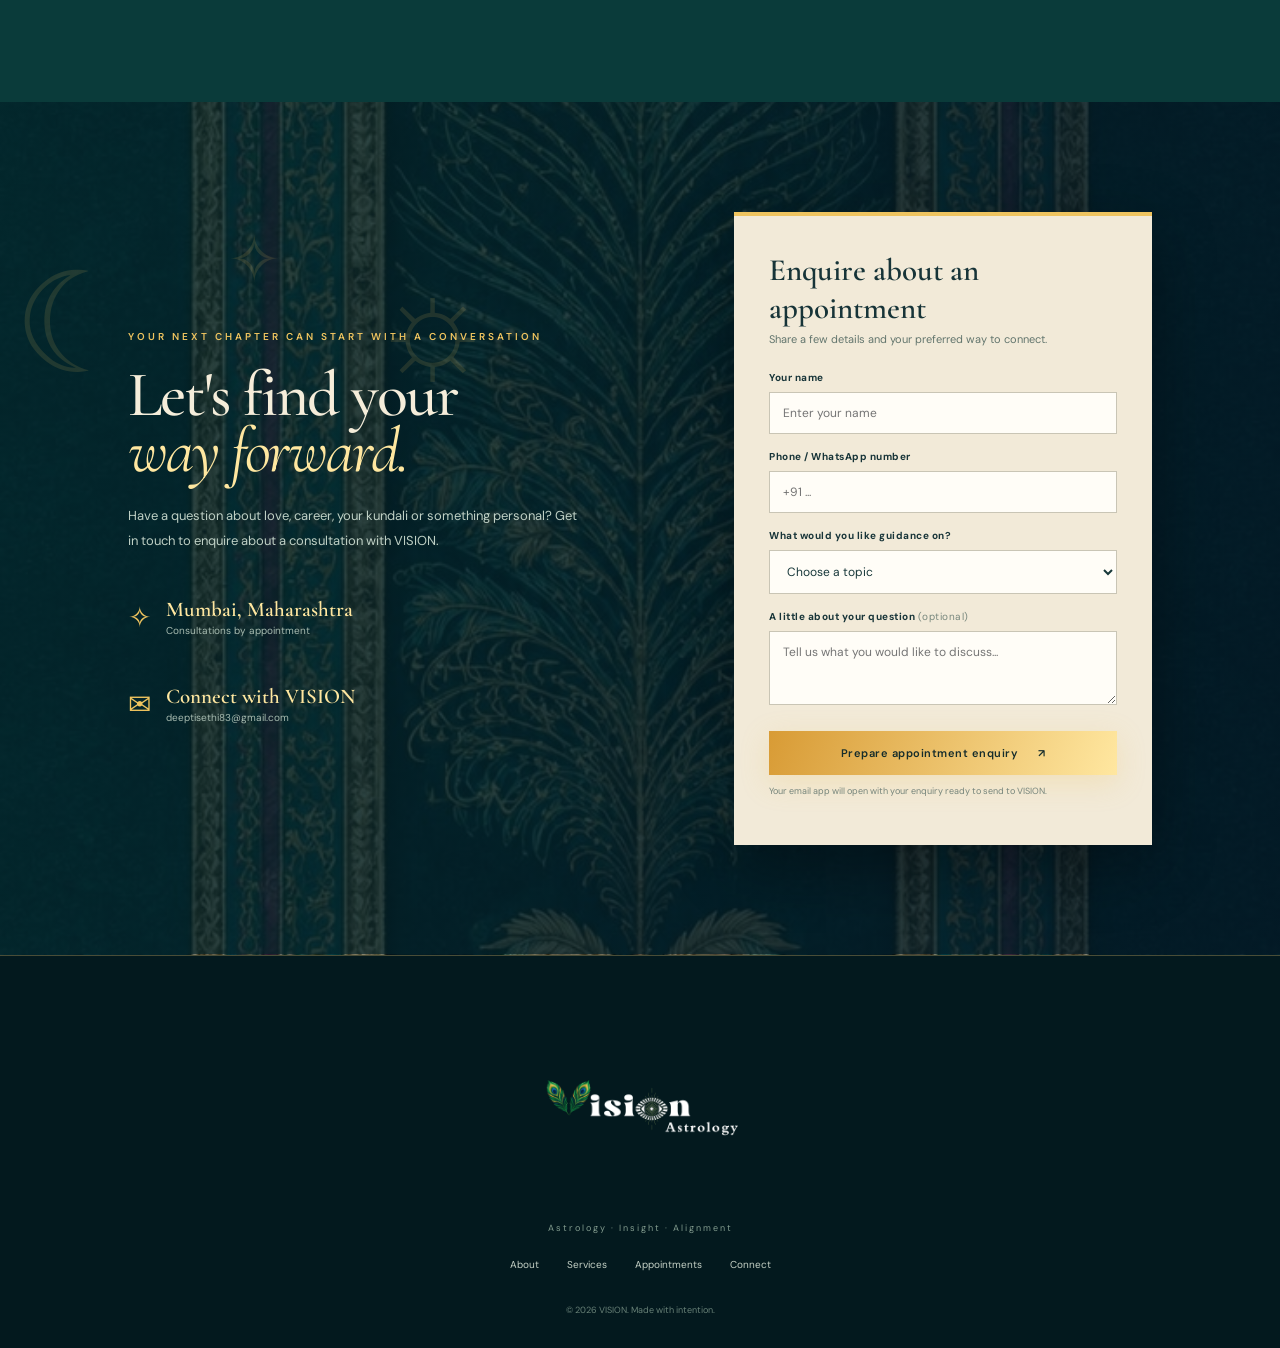
==== commit e5bcb481: "Refresh header logo stylesheet cache" ====
--- a/index.html
+++ b/index.html
@@ -9,7 +9,7 @@
   <link rel="preconnect" href="https://fonts.googleapis.com">
   <link rel="preconnect" href="https://fonts.gstatic.com" crossorigin>
   <link href="https://fonts.googleapis.com/css2?family=Cormorant+Garamond:wght@400;500;600;700&family=DM+Sans:wght@400;500;600;700&display=swap" rel="stylesheet">
-  <link rel="preload" as="image" href="./peacock-art.jpg"><link rel="stylesheet" href="./styles.css?v=vision-assets-3">
+  <link rel="preload" as="image" href="./peacock-art.jpg"><link rel="stylesheet" href="./styles.css?v=vision-logo-size-450">
 </head>
 <body>
   <div class="cosmic-grain"></div>
@@ -96,6 +96,6 @@
   </main>
 
   <footer class="site-footer"><a class="footer-brand" href="#home" aria-label="VISION home"><img src="./vision-logo.png?v=white-wordmark-1" alt="VISION brand logo" loading="eager"></a><p>Astrology · Insight · Alignment</p><div><a href="#about">About</a><a href="#services">Services</a><a href="#contact">Appointments</a><a href="mailto:deeptisethi83@gmail.com">Connect</a></div><small>© <span id="year"></span> VISION. Made with intention.</small></footer>
-  <script src="./script.js?v=vision-assets-3"></script>
+  <script src="./script.js?v=contact-email-20261127"></script>
 </body>
 </html>
--- a/styles.css
+++ b/styles.css
@@ -233,3 +233,15 @@
   .site-header .brand img{max-height:94px!important}
   .site-footer .footer-brand{width:210px!important}
 }
+
+
+/* Make the VISION header logo visibly larger on desktop and mobile. */
+.site-header{height:145px!important}
+.site-header .brand{width:450px!important;height:auto!important;max-height:145px!important;flex:0 0 450px!important}
+.site-header .brand img{width:100%!important;height:auto!important;max-width:none!important;max-height:145px!important}
+@media(max-width:700px){
+  .site-header{height:112px!important}
+  .site-header .brand{width:310px!important;height:auto!important;max-height:112px!important;flex:0 0 310px!important}
+  .site-header .brand img{width:100%!important;height:auto!important;max-width:none!important;max-height:112px!important}
+  .main-nav{top:111px!important}
+}
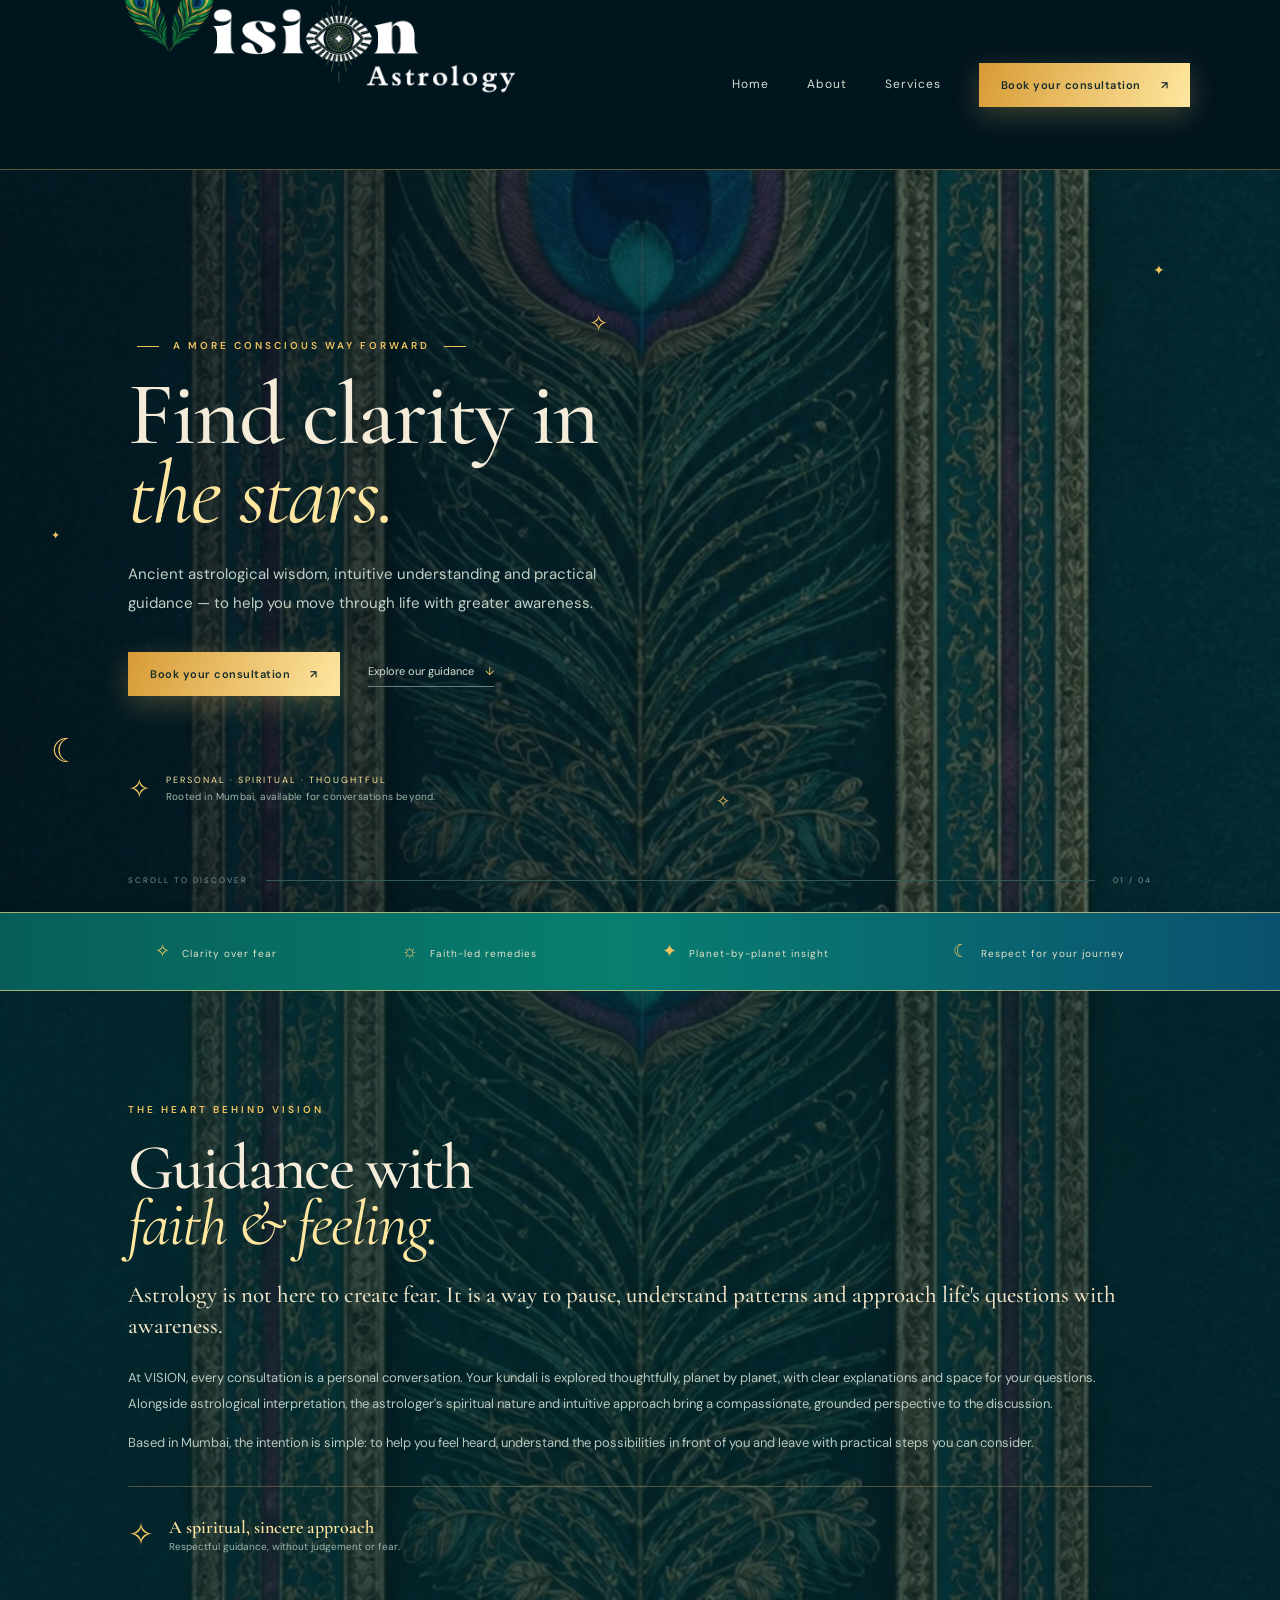
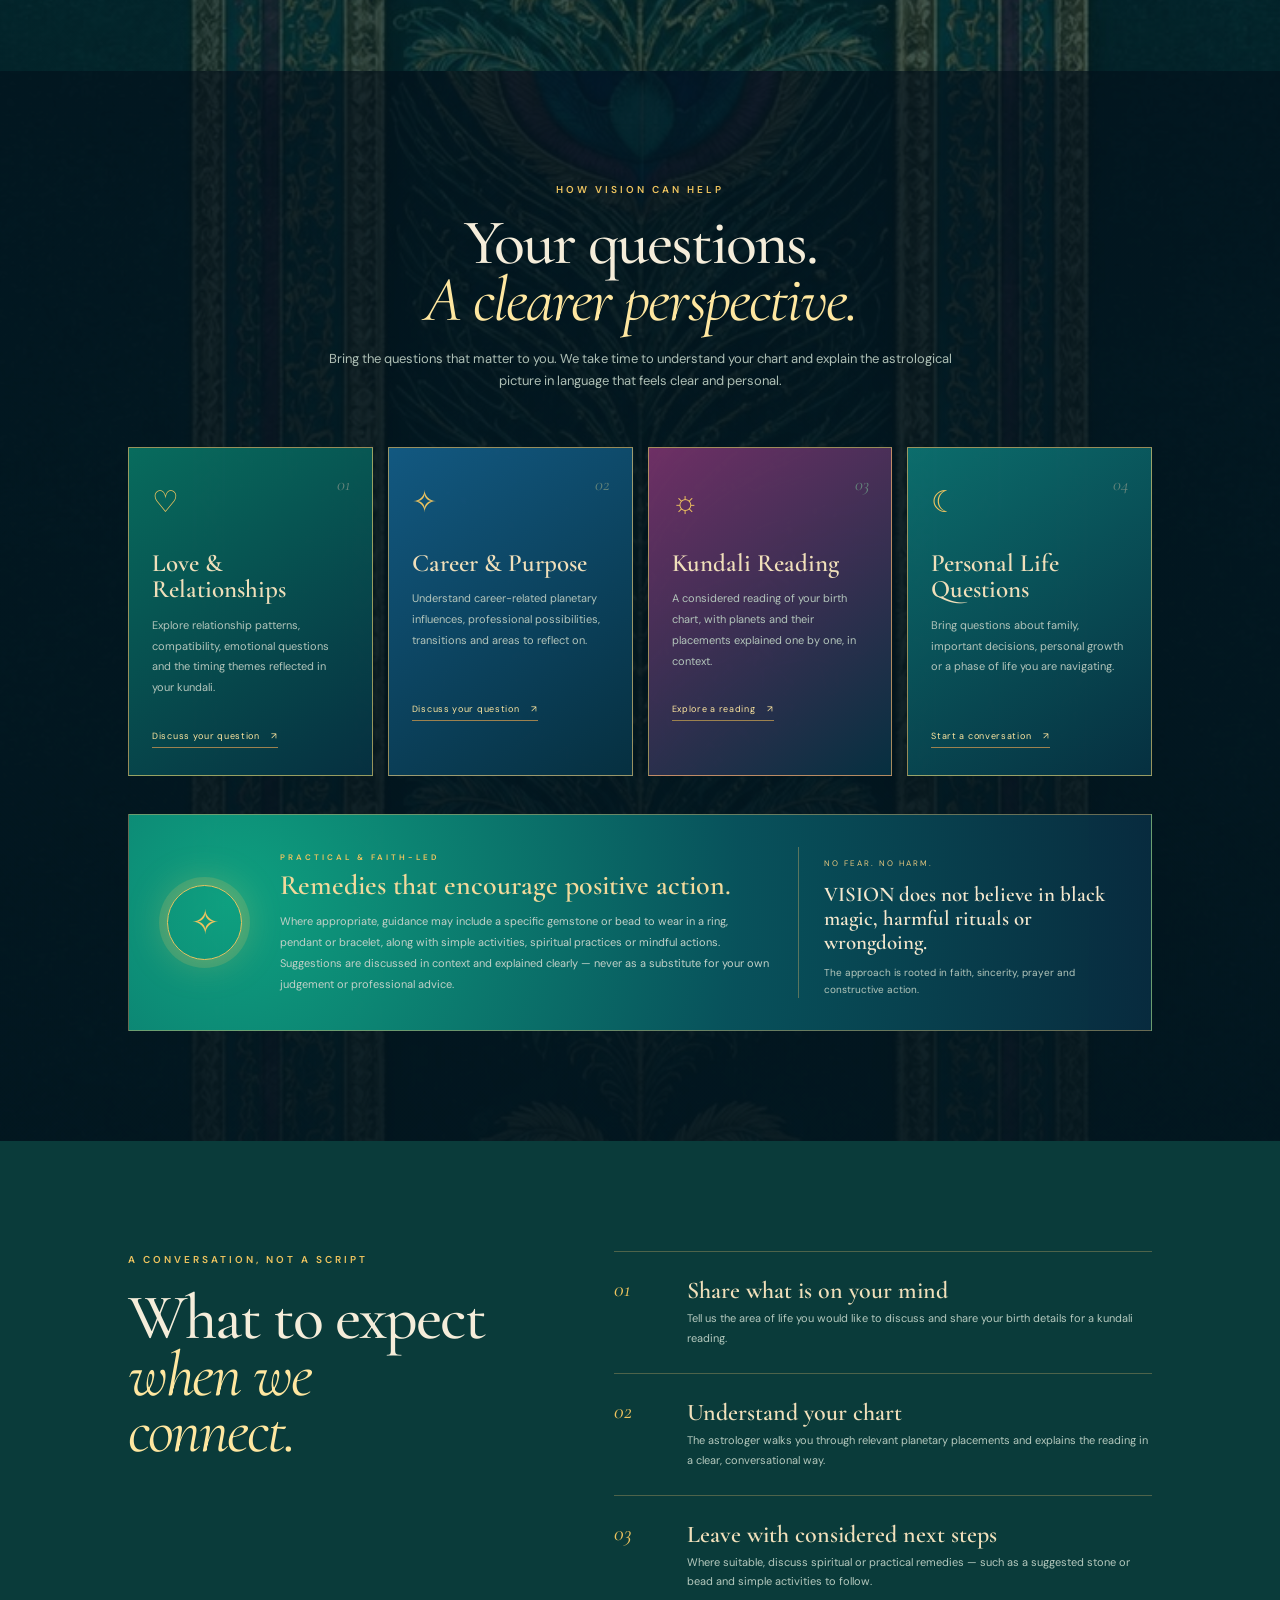
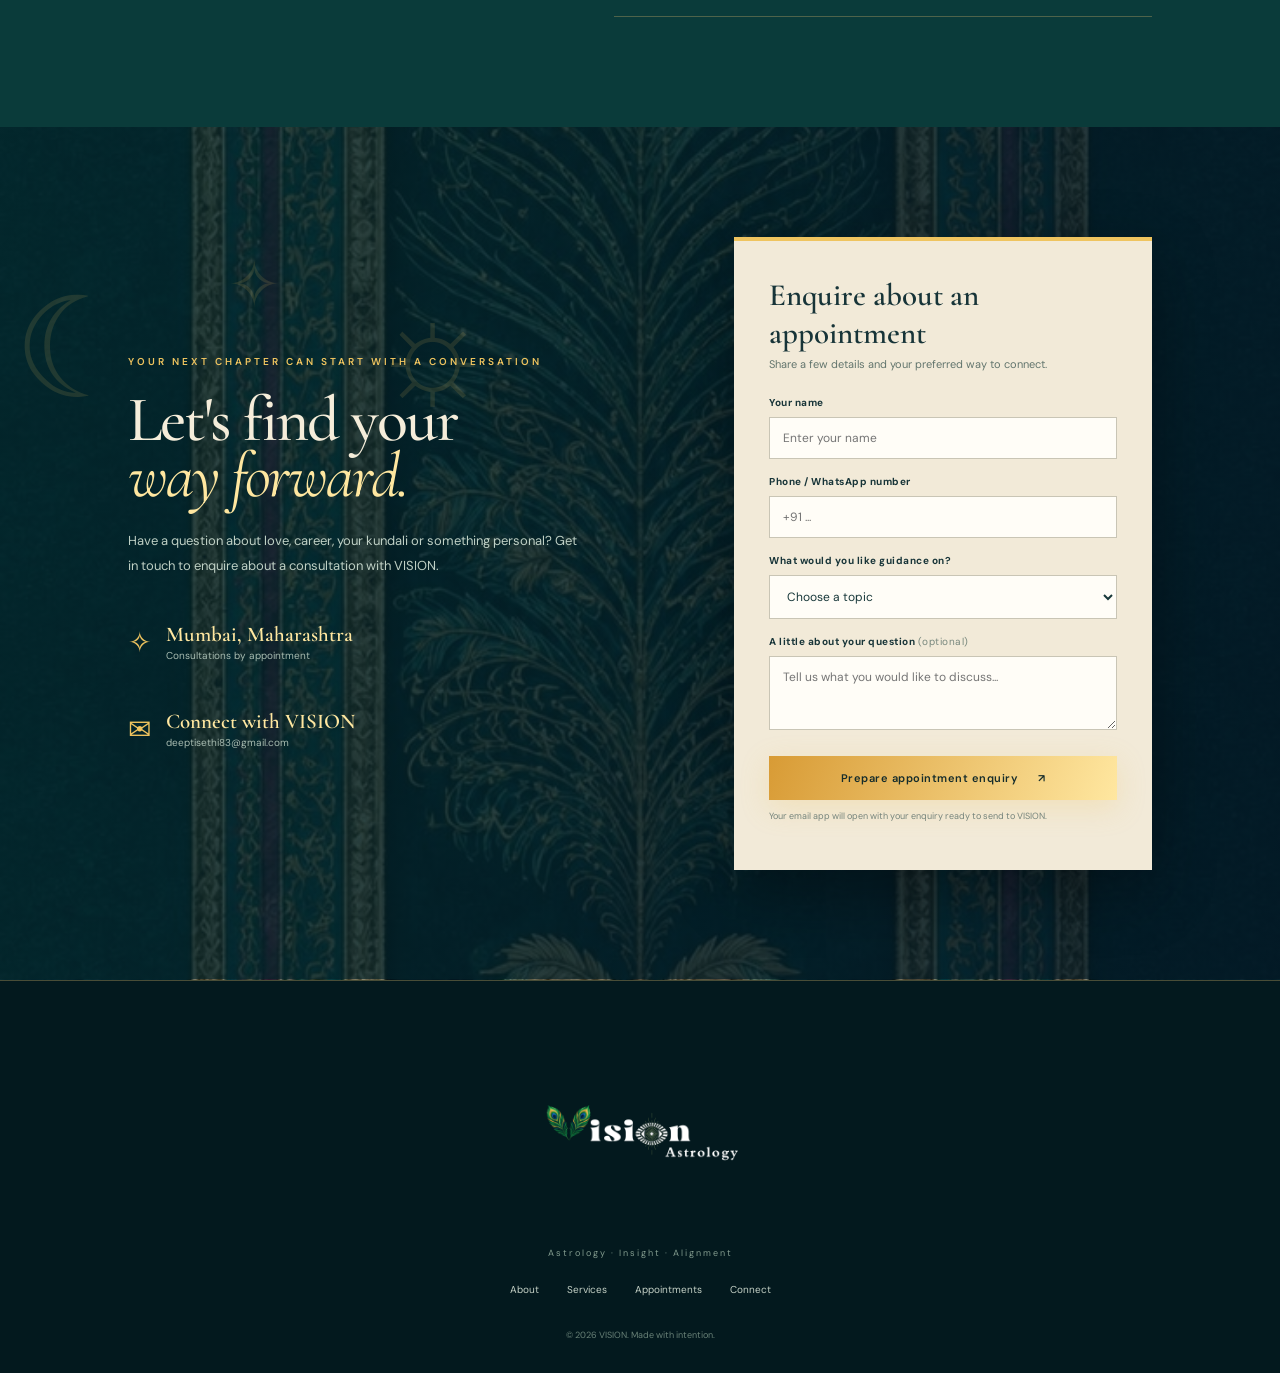
==== commit da691d97: "Refresh cropped logo stylesheet cache" ====
--- a/index.html
+++ b/index.html
@@ -9,7 +9,7 @@
   <link rel="preconnect" href="https://fonts.googleapis.com">
   <link rel="preconnect" href="https://fonts.gstatic.com" crossorigin>
   <link href="https://fonts.googleapis.com/css2?family=Cormorant+Garamond:wght@400;500;600;700&family=DM+Sans:wght@400;500;600;700&display=swap" rel="stylesheet">
-  <link rel="preload" as="image" href="./peacock-art.jpg"><link rel="stylesheet" href="./styles.css?v=vision-logo-size-450">
+  <link rel="preload" as="image" href="./peacock-art.jpg"><link rel="stylesheet" href="./styles.css?v=vision-logo-crop-1">
 </head>
 <body>
   <div class="cosmic-grain"></div>
--- a/styles.css
+++ b/styles.css
@@ -235,13 +235,28 @@
 }
 
 
-/* Make the VISION header logo visibly larger on desktop and mobile. */
-.site-header{height:145px!important}
-.site-header .brand{width:450px!important;height:auto!important;max-height:145px!important;flex:0 0 450px!important}
-.site-header .brand img{width:100%!important;height:auto!important;max-width:none!important;max-height:145px!important}
-@media(max-width:700px){
-  .site-header{height:112px!important}
-  .site-header .brand{width:310px!important;height:auto!important;max-height:112px!important;flex:0 0 310px!important}
-  .site-header .brand img{width:100%!important;height:auto!important;max-width:none!important;max-height:112px!important}
-  .main-nav{top:111px!important}
+/* Crop the square logo's empty margins so the artwork itself appears larger. */
+.site-header{height:170px!important}
+.site-header .brand{
+  display:block!important;position:relative!important;
+  width:450px!important;height:170px!important;max-height:none!important;
+  flex:0 0 450px!important;overflow:hidden!important;
+}
+.site-header .brand img{
+  display:block!important;position:absolute!important;
+  width:450px!important;height:450px!important;max-width:none!important;max-height:none!important;
+  left:0!important;top:-182px!important;
+  object-fit:cover!important;object-position:center!important;
+}
+@media(max-width:700px){
+  .site-header{height:118px!important}
+  .site-header .brand{
+    width:310px!important;height:118px!important;max-height:none!important;
+    flex:0 0 310px!important;overflow:hidden!important;
+  }
+  .site-header .brand img{
+    width:310px!important;height:310px!important;max-width:none!important;max-height:none!important;
+    left:0!important;top:-125px!important;
+  }
+  .main-nav{top:117px!important}
 }
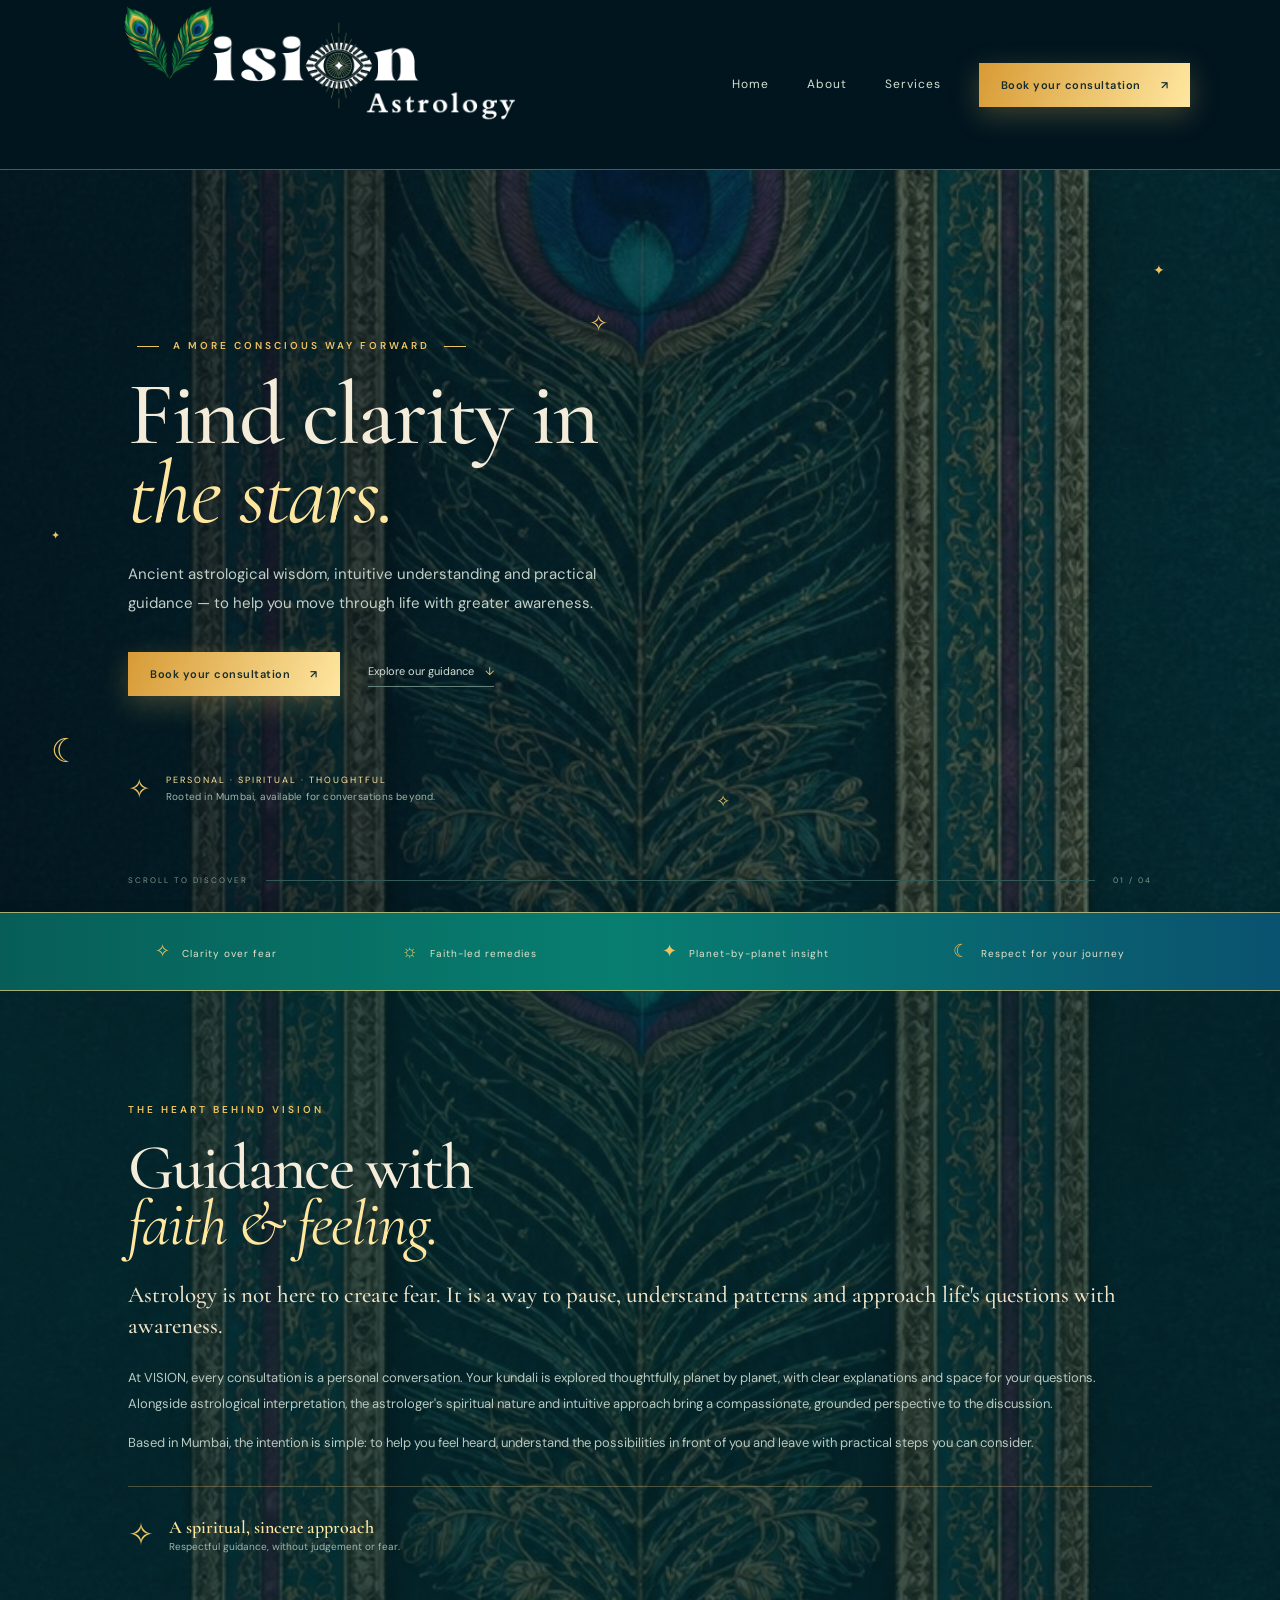
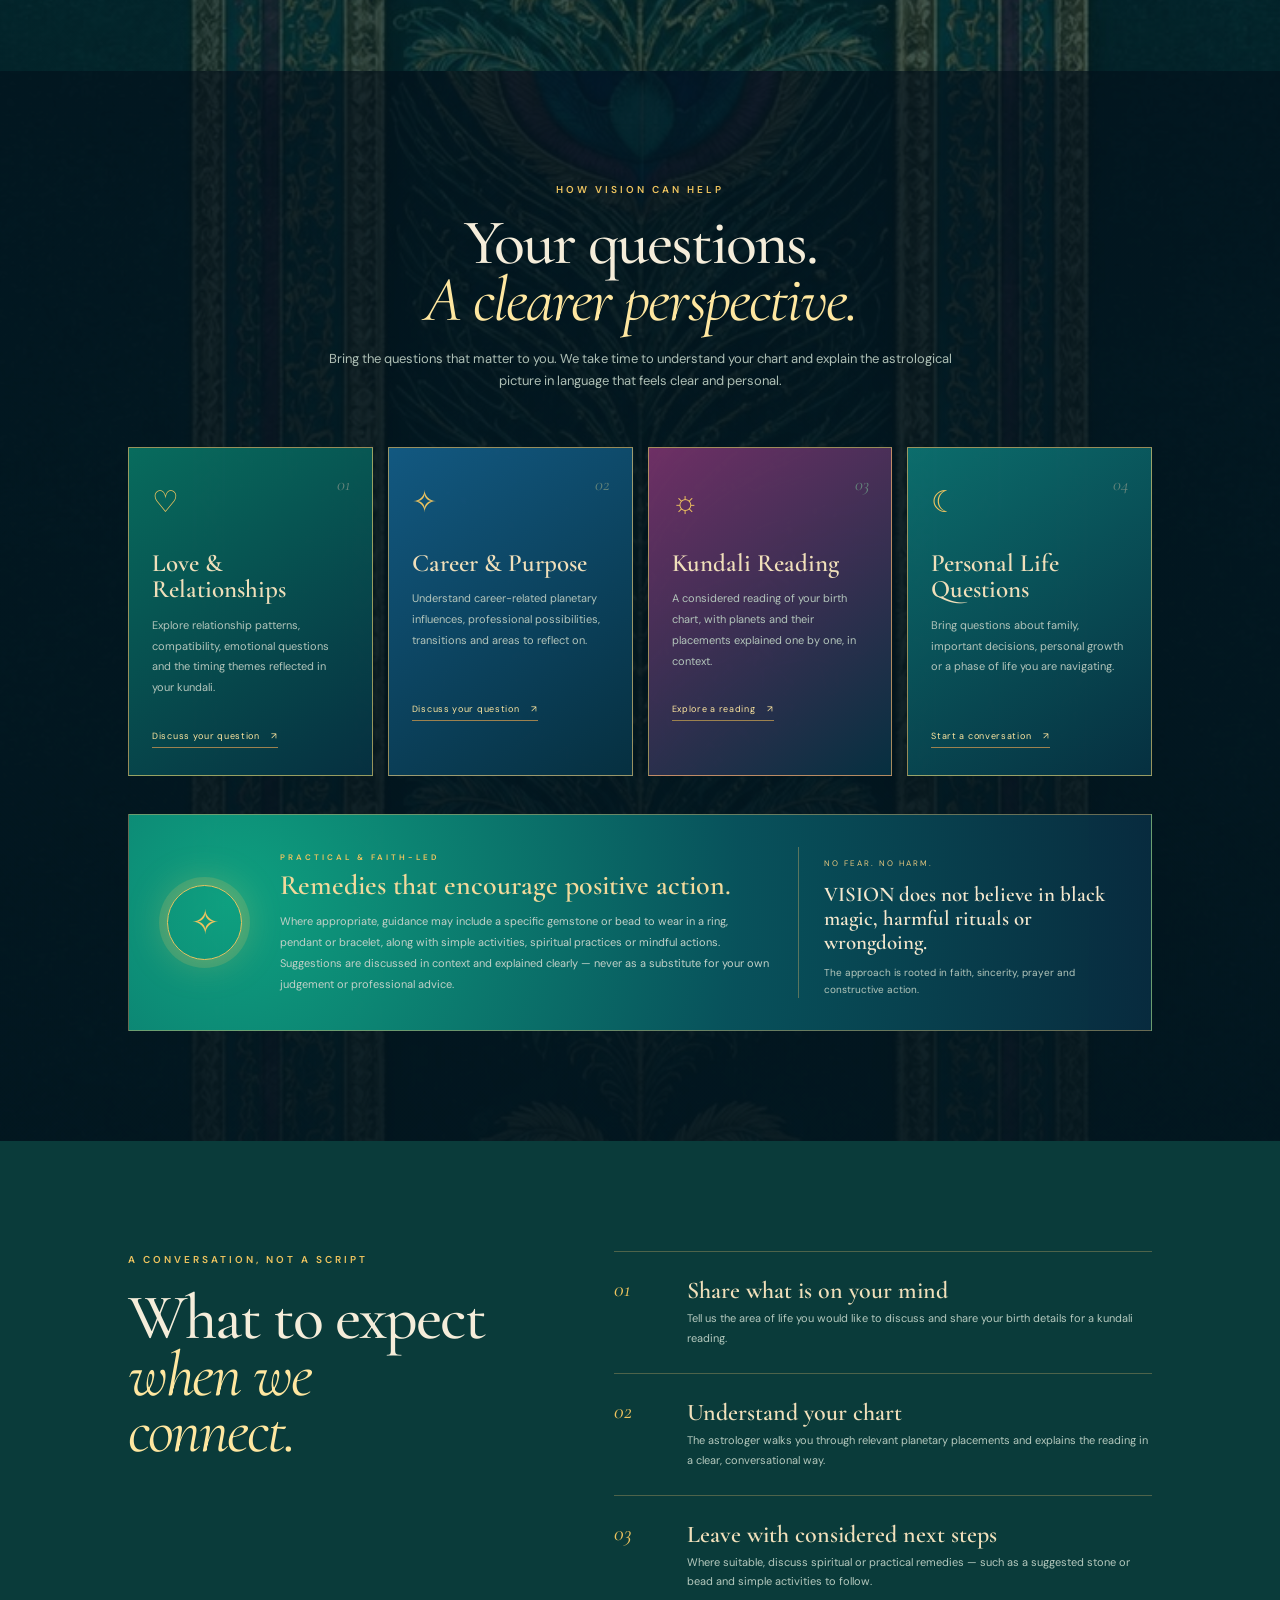
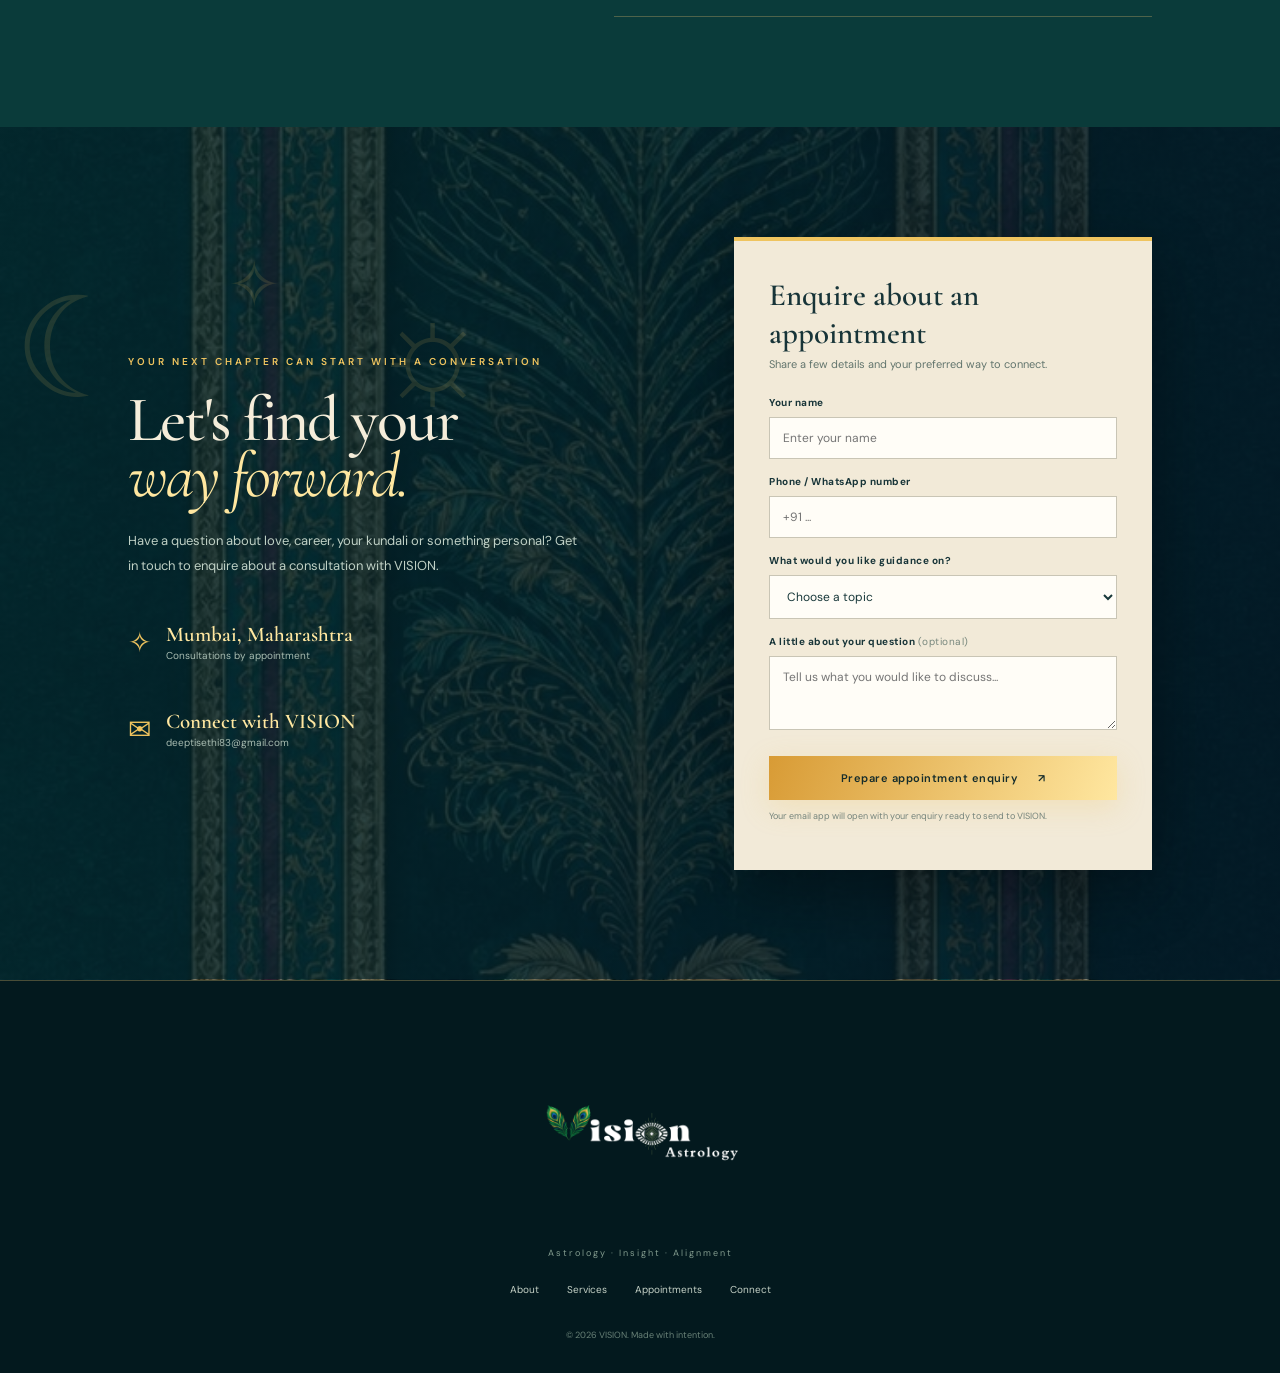
==== commit 2f9e714d: "Refresh VISION logo crop stylesheet cache" ====
--- a/index.html
+++ b/index.html
@@ -9,7 +9,7 @@
   <link rel="preconnect" href="https://fonts.googleapis.com">
   <link rel="preconnect" href="https://fonts.gstatic.com" crossorigin>
   <link href="https://fonts.googleapis.com/css2?family=Cormorant+Garamond:wght@400;500;600;700&family=DM+Sans:wght@400;500;600;700&display=swap" rel="stylesheet">
-  <link rel="preload" as="image" href="./peacock-art.jpg"><link rel="stylesheet" href="./styles.css?v=vision-logo-crop-1">
+  <link rel="preload" as="image" href="./peacock-art.jpg"><link rel="stylesheet" href="./styles.css?v=vision-logo-crop-2">
 </head>
 <body>
   <div class="cosmic-grain"></div>
--- a/styles.css
+++ b/styles.css
@@ -245,7 +245,7 @@
 .site-header .brand img{
   display:block!important;position:absolute!important;
   width:450px!important;height:450px!important;max-width:none!important;max-height:none!important;
-  left:0!important;top:-182px!important;
+  left:0!important;top:-155px!important;
   object-fit:cover!important;object-position:center!important;
 }
 @media(max-width:700px){
@@ -256,7 +256,7 @@
   }
   .site-header .brand img{
     width:310px!important;height:310px!important;max-width:none!important;max-height:none!important;
-    left:0!important;top:-125px!important;
+    left:0!important;top:-107px!important;
   }
   .main-nav{top:117px!important}
 }
